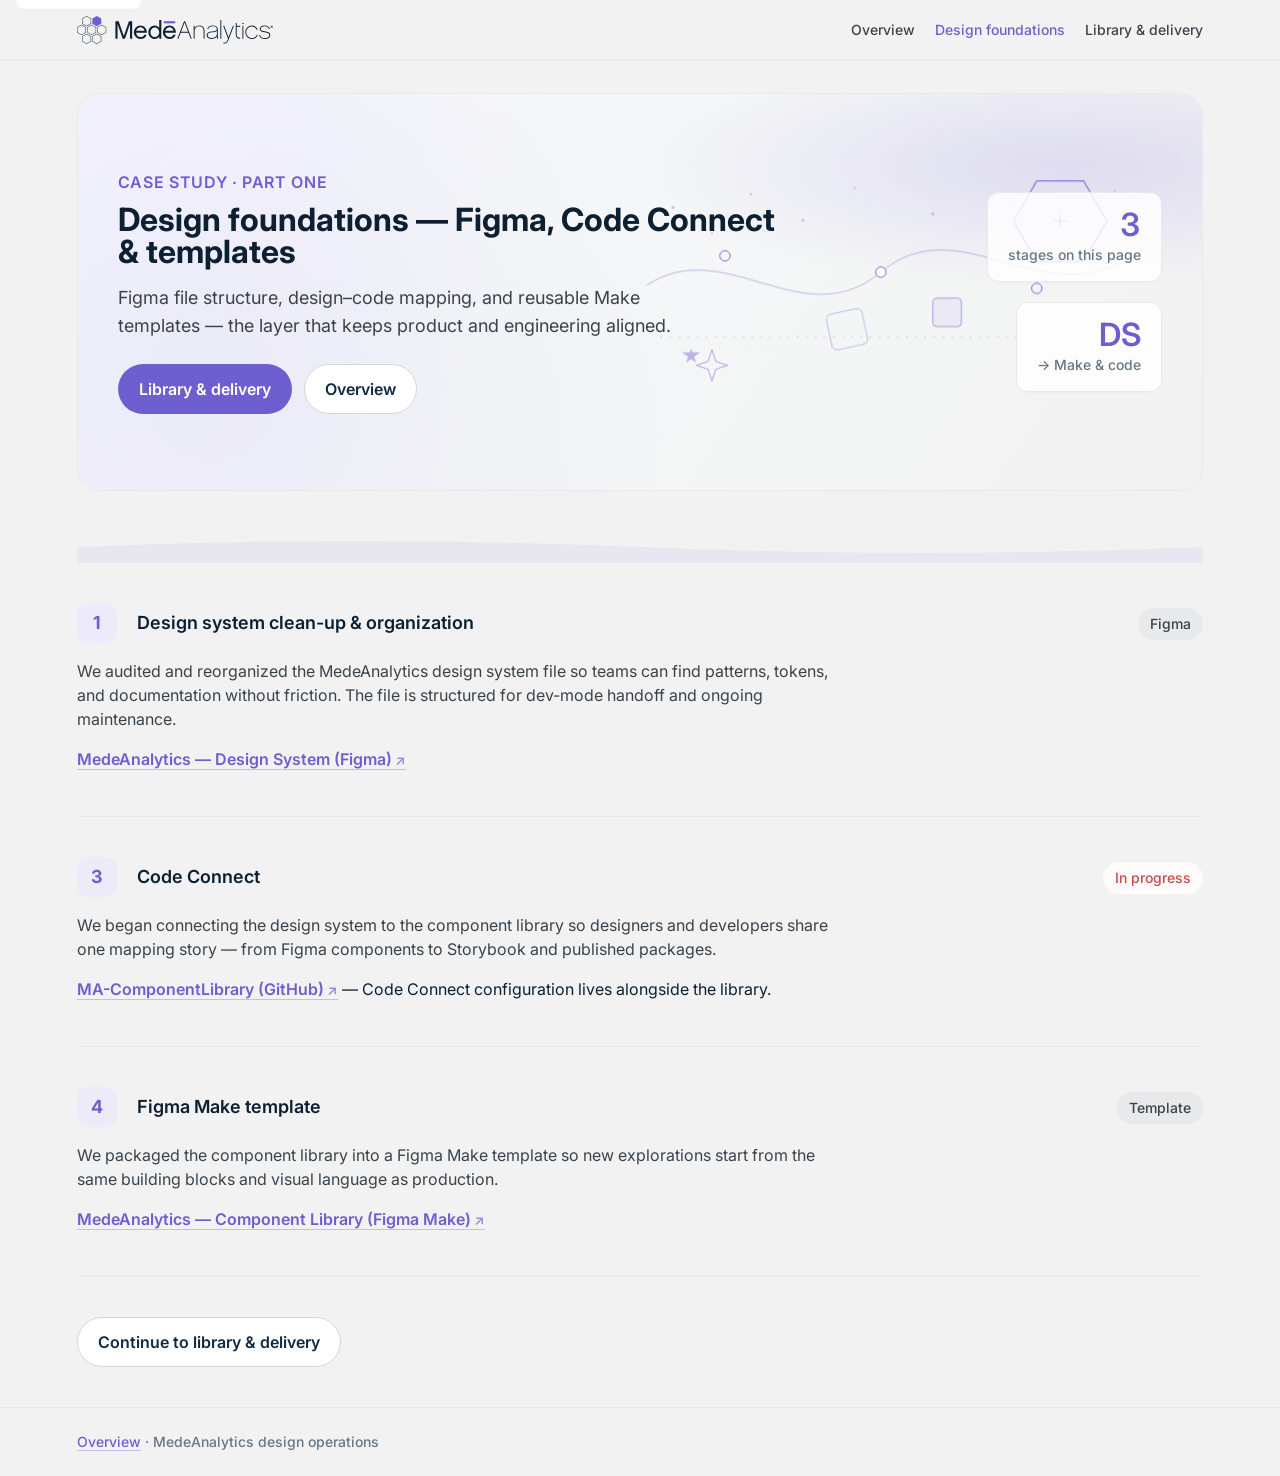
==== foundations.html @ 0f621074 "Add mobile hamburger menu for primary navigation Made-with: Cursor" ====
<!DOCTYPE html>
<html lang="en">
  <head>
    <meta charset="utf-8" />
    <meta name="viewport" content="width=device-width, initial-scale=1" />
    <title>Design foundations — MedeAnalytics case study</title>
    <meta
      name="description"
      content="Design system organization, Code Connect, and Figma Make template for MedeAnalytics."
    />
    <link rel="stylesheet" href="styles/index.css" />
    <link rel="stylesheet" href="css/site.css" />
  </head>
  <body class="page body-m-regular">
    <a class="skip-link label-s" href="#main">Skip to content</a>
    <header class="site-header">
      <div class="site-header__inner">
        <a class="site-logo" href="index.html">
          <img src="assets/ma_logo.svg" alt="MedeAnalytics" width="216" height="31" />
        </a>
        <button
          type="button"
          class="site-nav-toggle"
          id="site-nav-toggle"
          aria-controls="site-nav"
          aria-expanded="false"
          aria-label="Open navigation menu"
        >
          <span class="site-nav-toggle__icon" aria-hidden="true">
            <span></span><span></span><span></span>
          </span>
        </button>
        <nav class="site-nav label-s" id="site-nav" aria-label="Primary">
          <a href="index.html">Overview</a>
          <a href="foundations.html" aria-current="page">Design foundations</a>
          <a href="library.html">Library &amp; delivery</a>
        </nav>
      </div>
    </header>

    <main id="main" class="site-main site-main--tall">
      <section class="hero hero--featured hero--parallax hero--sub" aria-labelledby="hero-title" data-parallax-root>
        <div class="hero__bg" aria-hidden="true">
          <div class="hero__gradient"></div>
        </div>
        <div class="hero__art" aria-hidden="true">
          <svg
            class="hero__svg"
            viewBox="0 0 900 420"
            preserveAspectRatio="xMidYMid meet"
            xmlns="http://www.w3.org/2000/svg"
          >
            <g data-parallax="0.035" class="hero__layer">
              <circle cx="120" cy="80" r="2.5" fill="var(--text-hyperlink-01-main)" opacity="0.35" />
              <circle cx="180" cy="120" r="2" fill="var(--text-hyperlink-01-main)" opacity="0.25" />
              <circle cx="240" cy="60" r="2" fill="var(--text-hyperlink-01-main)" opacity="0.3" />
              <circle cx="320" cy="100" r="2.5" fill="var(--text-hyperlink-01-main)" opacity="0.28" />
              <circle cx="400" cy="50" r="2" fill="var(--text-hyperlink-01-main)" opacity="0.22" />
              <circle cx="520" cy="90" r="2.5" fill="var(--text-hyperlink-01-main)" opacity="0.32" />
              <circle cx="640" cy="70" r="2" fill="var(--text-hyperlink-01-main)" opacity="0.26" />
              <circle cx="720" cy="110" r="2.5" fill="var(--text-hyperlink-01-main)" opacity="0.3" />
              <circle cx="800" cy="55" r="2" fill="var(--text-hyperlink-01-main)" opacity="0.24" />
              <path
                d="M100 280h700"
                stroke="var(--border-06-main)"
                stroke-width="1"
                stroke-dasharray="4 10"
                opacity="0.35"
              />
              <path
                d="M120 300h660"
                stroke="var(--border-04-main)"
                stroke-width="1"
                stroke-dasharray="2 8"
                opacity="0.5"
              />
            </g>
            <g data-parallax="0.085" class="hero__layer">
              <path
                d="M80 200 C200 120 320 280 440 180 S680 240 820 160"
                fill="none"
                stroke="var(--text-hyperlink-01-main)"
                stroke-width="1.5"
                stroke-linecap="round"
                opacity="0.45"
              />
              <circle cx="200" cy="155" r="8" fill="none" stroke="var(--border-06-main)" stroke-width="1.5" />
              <circle
                cx="440"
                cy="180"
                r="8"
                fill="var(--background-02-main)"
                stroke="var(--border-06-main)"
                stroke-width="1.5"
              />
              <circle cx="680" cy="205" r="8" fill="none" stroke="var(--border-06-main)" stroke-width="1.5" />
              <rect
                x="360"
                y="240"
                width="56"
                height="56"
                rx="8"
                fill="none"
                stroke="var(--text-hyperlink-01-main)"
                stroke-width="1.25"
                opacity="0.5"
                transform="rotate(-12 388 268)"
              />
              <rect
                x="520"
                y="220"
                width="44"
                height="44"
                rx="6"
                fill="color-mix(in srgb, var(--gradient-01-step-1) 12%, transparent)"
                stroke="var(--border-06-main)"
                stroke-width="1"
                opacity="0.9"
              />
            </g>
            <g data-parallax="0.14" class="hero__layer">
              <path
                d="M680 40h72l36 62-36 62h-72l-36-62 36-62Z"
                fill="none"
                stroke="var(--logo-primary)"
                stroke-width="1.75"
                opacity="0.85"
              />
              <circle cx="716" cy="102" r="10" fill="var(--duotone-theme-secondary)" opacity="0.95" />
              <path
                d="M716 92v20M706 102h20"
                stroke="var(--logo-primary)"
                stroke-width="1.5"
                stroke-linecap="round"
              />
              <path
                d="M140 320l8-22 8 22-22-16h28l-22 16Z"
                fill="var(--logo-primary)"
                opacity="0.45"
              />
              <path
                d="M180 300l6 18 18 6-18 6-6 18-6-18-18-6 18-6 6-18Z"
                fill="none"
                stroke="var(--text-hyperlink-01-main)"
                stroke-width="1.2"
                opacity="0.7"
              />
            </g>
          </svg>
        </div>
        <div class="hero__grid">
          <div class="hero__content">
            <p class="hero__eyebrow label-m">Case study · Part one</p>
            <h1 id="hero-title" class="hero__title h1">
              Design foundations<span class="hero__title-line"> — Figma, Code Connect &amp; templates</span>
            </h1>
            <p class="hero__lede body-l-regular">
              Figma file structure, design–code mapping, and reusable Make templates — the layer
              that keeps product and engineering aligned.
            </p>
            <div class="hero__actions">
              <a class="btn btn--primary" href="library.html">Library &amp; delivery</a>
              <a class="btn btn--secondary" href="index.html">Overview</a>
            </div>
          </div>
          <div class="hero__metrics" aria-hidden="true">
            <div class="hero__metric">
              <span class="hero__metric-value">3</span>
              <span class="hero__metric-label label-s">stages on this page</span>
            </div>
            <div class="hero__metric">
              <span class="hero__metric-value">DS</span>
              <span class="hero__metric-label label-s">→ Make &amp; code</span>
            </div>
          </div>
        </div>
      </section>

      <div class="section-divider reveal" aria-hidden="true">
        <svg viewBox="0 0 1200 32" preserveAspectRatio="none" class="section-divider__svg">
          <path
            d="M0 16 Q300 4 600 16 T1200 16 L1200 32 L0 32Z"
            fill="color-mix(in srgb, var(--border-06-main) 14%, transparent)"
          />
        </svg>
      </div>

      <article class="section-block reveal" id="stage-1">
        <div class="section-block__header">
          <span class="section-block__num" aria-hidden="true">1</span>
          <h2 class="h2">Design system clean-up &amp; organization</h2>
          <span class="tag">Figma</span>
        </div>
        <p class="body-m-regular" style="color: var(--text-02-main); max-width: 48rem">
          We audited and reorganized the MedeAnalytics design system file so teams can find
          patterns, tokens, and documentation without friction. The file is structured for dev-mode
          handoff and ongoing maintenance.
        </p>
        <ul class="link-list body-m-regular">
          <li>
            <a
              class="external-link body-m-semibold"
              href="https://www.figma.com/design/BknZbt1r8fDs9t1OQzNP9z/%E2%9D%96-MedeAnalytics---Design-System?node-id=33199-4739&p=f&m=dev"
              target="_blank"
              rel="noopener noreferrer"
              >MedeAnalytics — Design System (Figma)</a
            >
          </li>
        </ul>
      </article>

      <article class="section-block reveal" id="stage-3">
        <div class="section-block__header">
          <span class="section-block__num" aria-hidden="true">3</span>
          <h2 class="h2">Code Connect</h2>
          <span class="tag tag--progress">In progress</span>
        </div>
        <p class="body-m-regular" style="color: var(--text-02-main); max-width: 48rem">
          We began connecting the design system to the component library so designers and
          developers share one mapping story — from Figma components to Storybook and
          published packages.
        </p>
        <ul class="link-list body-m-regular">
          <li>
            <a
              class="external-link body-m-semibold"
              href="https://github.com/Nenad-SpaceInch/MA-ComponentLibrary"
              target="_blank"
              rel="noopener noreferrer"
              >MA-ComponentLibrary (GitHub)</a
            >
            — Code Connect configuration lives alongside the library.
          </li>
        </ul>
      </article>

      <article class="section-block reveal" id="stage-4">
        <div class="section-block__header">
          <span class="section-block__num" aria-hidden="true">4</span>
          <h2 class="h2">Figma Make template</h2>
          <span class="tag">Template</span>
        </div>
        <p class="body-m-regular" style="color: var(--text-02-main); max-width: 48rem">
          We packaged the component library into a Figma Make template so new explorations start
          from the same building blocks and visual language as production.
        </p>
        <ul class="link-list body-m-regular">
          <li>
            <a
              class="external-link body-m-semibold"
              href="https://www.figma.com/make/ufbO5gq6Rf03ZI346LKv62/MedeAnalytics---Component-Library?t=pz5c3cGEGmABuTN2-1&preview-route=%2Ftag"
              target="_blank"
              rel="noopener noreferrer"
              >MedeAnalytics — Component Library (Figma Make)</a
            >
          </li>
        </ul>
      </article>

      <p class="reveal" style="margin-top: var(---spacing-2xl)">
        <a class="btn btn--secondary" href="library.html">Continue to library &amp; delivery</a>
      </p>
    </main>

    <footer class="site-footer">
      <div class="site-footer__inner body-s-regular">
        <p class="label-s" style="margin: 0">
          <a href="index.html">Overview</a>
          · MedeAnalytics design operations
        </p>
      </div>
    </footer>
    <script src="js/site.js" defer></script>
  </body>
</html>
---- styles/index.css ----
/* Design system entry — single Grape Crush theme */
@import './grape-crush.css';
@import './semantics.css';
@import './styles.css';
@import './primitives.css';
@import './fonts.css';
---- css/site.css ----
/* MedeAnalytics showcase — layout & motion (tokens from styles/index.css) */

*,
*::before,
*::after {
  box-sizing: border-box;
}

html {
  scroll-behavior: smooth;
}

@media (prefers-reduced-motion: reduce) {
  html {
    scroll-behavior: auto;
  }

  *,
  *::before,
  *::after {
    animation-duration: 0.01ms !important;
    animation-iteration-count: 1 !important;
    transition-duration: 0.01ms !important;
  }

  .reveal {
    opacity: 1 !important;
    transform: none !important;
  }

  .hero__layer {
    will-change: auto !important;
    transform: none !important;
  }
}

body {
  margin: 0;
  min-height: 100vh;
  background: var(--background-01-main);
  color: var(--text-01-main);
}

/* Inline SVG symbol sprite (same document #refs) */
.sprite {
  position: absolute;
  width: 0;
  height: 0;
  overflow: hidden;
}

:focus-visible {
  outline: 2px solid var(--border-06-main);
  outline-offset: 2px;
}

.skip-link {
  position: absolute;
  left: var(---spacing-m);
  top: var(---spacing-m);
  padding: var(---spacing-xs) var(---spacing-s);
  background: var(--background-02-main);
  color: var(--text-hyperlink-01-main);
  text-decoration: none;
  border-radius: var(---radius-s);
  z-index: 1000;
  transform: translateY(-120%);
  transition: transform 0.2s ease;
}

.skip-link:focus {
  transform: translateY(0);
}

.site-header {
  position: sticky;
  top: 0;
  z-index: 100;
  background: color-mix(in srgb, var(--background-01-main) 92%, transparent);
  backdrop-filter: blur(12px);
  border-bottom: 1px solid var(--border-04-main);
}

.site-header__inner {
  width: 100%;
  max-width: min(112rem, 94vw);
  margin: 0 auto;
  padding: var(---spacing-m) max(var(---spacing-l), 3vw);
  display: flex;
  flex-wrap: wrap;
  align-items: center;
  justify-content: space-between;
  gap: var(---spacing-m);
  position: relative;
}

.site-logo {
  display: flex;
  align-items: center;
  gap: var(---spacing-s);
  text-decoration: none;
  color: inherit;
  transition: opacity 0.2s ease;
}

.site-logo:hover {
  opacity: 0.85;
}

.site-logo img {
  height: 1.75rem;
  width: auto;
  display: block;
}

.site-nav-toggle {
  display: none;
  align-items: center;
  justify-content: center;
  flex-shrink: 0;
  width: 2.75rem;
  height: 2.75rem;
  margin: 0;
  padding: 0;
  border: 1px solid var(--border-04-main);
  border-radius: var(---radius-m);
  background: var(--background-02-main);
  color: var(--text-01-main);
  cursor: pointer;
  transition:
    background 0.2s ease,
    border-color 0.2s ease;
}

.site-nav-toggle:hover {
  background: var(--background-03-main);
  border-color: var(--border-03-main);
}

.site-nav-toggle__icon {
  display: flex;
  flex-direction: column;
  justify-content: center;
  gap: 5px;
  width: 1.125rem;
  pointer-events: none;
}

.site-nav-toggle__icon span {
  display: block;
  height: 2px;
  border-radius: 1px;
  background: currentColor;
  transition:
    transform 0.25s ease,
    opacity 0.2s ease;
}

.site-header.is-nav-open .site-nav-toggle__icon span:nth-child(1) {
  transform: translateY(7px) rotate(45deg);
}

.site-header.is-nav-open .site-nav-toggle__icon span:nth-child(2) {
  opacity: 0;
}

.site-header.is-nav-open .site-nav-toggle__icon span:nth-child(3) {
  transform: translateY(-7px) rotate(-45deg);
}

.site-nav {
  display: flex;
  flex-wrap: wrap;
  gap: var(---spacing-xs) var(---spacing-l);
  align-items: center;
}

.site-nav a {
  text-decoration: none;
  color: var(--text-02-main);
  transition: color 0.2s ease;
}

.site-nav a:hover,
.site-nav a[aria-current="page"] {
  color: var(--text-hyperlink-01-main);
}

@media (max-width: 767px) {
  .site-header__inner {
    flex-wrap: wrap;
    align-items: center;
    gap: var(---spacing-s);
  }

  .site-logo {
    flex: 1;
    min-width: 0;
  }

  .site-nav-toggle {
    display: inline-flex;
  }

  .site-nav {
    display: none;
    flex-wrap: nowrap;
    flex-direction: column;
    align-items: stretch;
    gap: 0;
    width: 100%;
    flex-basis: 100%;
    order: 3;
    margin: 0;
    padding: var(---spacing-s) 0 0;
    border-top: 1px solid var(--border-04-main);
  }

  .site-nav a {
    padding: var(---spacing-m) var(---spacing-xs);
    border-radius: var(---radius-s);
  }

  .site-nav a:hover,
  .site-nav a:focus-visible {
    background: var(--background-03-main);
  }

  .site-header.is-nav-open .site-nav {
    display: flex;
  }
}

@media (min-width: 768px) {
  .site-nav-toggle {
    display: none !important;
  }

  .site-nav {
    display: flex !important;
    width: auto;
    flex-basis: auto;
    order: 0;
    padding: 0;
    border-top: none;
  }
}

.site-main {
  width: 100%;
  max-width: min(112rem, 94vw);
  margin: 0 auto;
  padding: var(---spacing-2xl) max(var(---spacing-l), 3vw) var(---spacing-3xl);
}

/* Keep each page’s main column under ~4000px of content height */
.site-main--tall {
  max-height: none;
}

.site-footer {
  border-top: 1px solid var(--border-04-main);
  padding: var(---spacing-xl) max(var(---spacing-l), 3vw);
  margin-top: auto;
}

.site-footer__inner {
  width: 100%;
  max-width: min(112rem, 94vw);
  margin: 0 auto;
  padding: 0 max(var(---spacing-l), 3vw);
  color: var(--text-03-main);
}

/* Hero */
.hero {
  position: relative;
  border-radius: var(---radius-xl);
  overflow: hidden;
  border: 1px solid var(--border-04-main);
  min-height: clamp(22rem, 52vh, 38rem);
}

.hero--featured {
  margin: 0 0 var(---spacing-3xl);
  padding: 0;
}

/* Inner pages: slightly shorter hero than home */
.hero--sub {
  min-height: clamp(18rem, 44vh, 32rem);
}

.hero--sub .hero__grid {
  min-height: clamp(18rem, 44vh, 32rem);
}

.hero__bg {
  position: absolute;
  inset: 0;
  pointer-events: none;
}

.hero__gradient {
  position: absolute;
  inset: 0;
  background: linear-gradient(
    125deg,
    var(--background-10-main) 0%,
    var(--background-03-main) 42%,
    var(--background-01-main) 100%
  );
}

.hero__gradient::after {
  content: "";
  position: absolute;
  inset: 0;
  background: radial-gradient(
    ellipse 70% 55% at 88% 18%,
    color-mix(in srgb, var(--gradient-01-step-1) 22%, transparent),
    transparent 55%
  );
}

.hero__gradient::before {
  content: "";
  position: absolute;
  inset: 0;
  background: radial-gradient(
    circle at 12% 75%,
    color-mix(in srgb, var(--logo-primary) 8%, transparent),
    transparent 45%
  );
}

.hero__art {
  position: absolute;
  inset: 0;
  pointer-events: none;
  opacity: 0.95;
}

.hero__svg {
  position: absolute;
  right: -5%;
  top: 50%;
  transform: translateY(-50%);
  width: min(58%, 720px);
  height: auto;
  max-height: 105%;
}

.hero__layer {
  will-change: transform;
}

.hero--parallax[data-parallax-paused] .hero__layer {
  transform: none !important;
}

.hero__grid {
  position: relative;
  z-index: 2;
  display: grid;
  grid-template-columns: 1fr;
  gap: var(---spacing-2xl);
  align-items: center;
  padding: clamp(var(---spacing-2xl), 6vw, var(---spacing-3xl))
    clamp(var(---spacing-l), 4vw, var(---spacing-3xl));
  min-height: clamp(22rem, 52vh, 38rem);
}

@media (min-width: 1024px) {
  .hero__grid {
    grid-template-columns: minmax(0, 1.15fr) minmax(0, 0.45fr);
    gap: var(---spacing-3xl);
  }

  .hero__svg {
    right: 2%;
    width: min(52%, 640px);
  }
}

.hero__content {
  position: relative;
  max-width: 40rem;
}

@media (min-width: 1280px) {
  .hero__content {
    max-width: 42rem;
  }
}

.hero__title {
  margin: 0;
  font-size: clamp(var(---fontsize-l), 2.75vw + 1rem, var(---fontsize-2xl));
  line-height: var(---lineheight-m);
}

.hero__title-line {
  display: block;
}

@media (min-width: 720px) {
  .hero__title-line {
    display: inline;
  }
}

.hero__lede {
  margin-top: var(---spacing-m);
  color: var(--text-02-main);
  max-width: 38rem;
}

.hero__eyebrow {
  display: inline-block;
  margin-bottom: var(---spacing-s);
  color: var(--text-hyperlink-01-main);
  letter-spacing: 0.04em;
  text-transform: uppercase;
}

.hero__actions {
  display: flex;
  flex-wrap: wrap;
  gap: var(---spacing-s);
  margin-top: var(---spacing-xl);
}

.hero__metrics {
  display: flex;
  flex-direction: column;
  gap: var(---spacing-l);
  margin-top: var(---spacing-m);
}

@media (min-width: 1024px) {
  .hero__metrics {
    margin-top: 0;
    align-items: flex-end;
    text-align: right;
  }
}

.hero__metric {
  padding: var(---spacing-m) var(---spacing-l);
  border-radius: var(---radius-m);
  background: color-mix(in srgb, var(--background-02-main) 82%, transparent);
  border: 1px solid var(--border-04-main);
  box-shadow: var(---effectposition-zero) var(---effectposition-pos2) var(---effectscale-s)
    var(---effectposition-neg2) var(--transparent-black-5);
}

.hero__metric-value {
  display: block;
  font-size: var(---fontsize-2xl);
  font-weight: var(---fontweight-semibold);
  line-height: var(---lineheight-m);
  color: var(--text-hyperlink-01-main);
  font-variant-numeric: tabular-nums;
}

.hero__metric-label {
  display: block;
  margin-top: var(---spacing-2xs);
  color: var(--text-03-main);
}

/* Section divider */
.section-divider {
  margin: var(---spacing-2xl) 0 var(---spacing-3xl);
  height: 2rem;
}

.section-divider__svg {
  display: block;
  width: 100%;
  height: 2rem;
  opacity: 0.55;
}

.stages-section__intro {
  margin-bottom: var(---spacing-xl);
  max-width: 48rem;
}

.stages-section__copy {
  margin-top: var(---spacing-s);
  color: var(--text-02-main);
}

/* Buttons — token-driven */
.btn {
  display: inline-flex;
  align-items: center;
  justify-content: center;
  gap: var(---spacing-xs);
  padding: var(---spacing-s) var(---spacing-l);
  border-radius: var(--button-radius);
  font-family: var(---fontfamily);
  font-size: var(---fontsize-xs);
  font-weight: var(---fontweight-semibold);
  line-height: var(---lineheight-xs);
  text-decoration: none;
  cursor: pointer;
  border: 1px solid transparent;
  transition:
    background 0.2s ease,
    color 0.2s ease,
    border-color 0.2s ease,
    transform 0.2s ease,
    box-shadow 0.2s ease;
}

.btn--primary {
  background: var(--button-background-01-enabled-def);
  color: var(--button-elements-01-enabled);
}

.btn--primary:hover {
  background: var(--button-background-01-enabled-hov);
  transform: translateY(-1px);
  box-shadow: var(---effectposition-zero) var(---effectposition-pos2) var(---effectscale-s)
    var(---effectposition-neg2) var(--transparent-black-10);
}

.btn--primary:active {
  background: var(--button-background-01-enabled-act);
  transform: translateY(0);
}

.btn--secondary {
  background: var(--button-background-02-enabled-def);
  color: var(--button-elements-02-enabled);
  border-color: var(--border-02-main);
}

.btn--secondary:hover {
  background: var(--button-background-02-enabled-hov);
  border-color: var(--border-03-main);
  transform: translateY(-1px);
}

/* Card grid */
.card-grid {
  display: grid;
  grid-template-columns: repeat(auto-fill, minmax(17.5rem, 1fr));
  gap: var(---spacing-l);
  margin-top: var(---spacing-2xl);
}

@media (min-width: 1536px) {
  .card-grid {
    grid-template-columns: repeat(3, minmax(0, 1fr));
  }
}

.stage-card {
  display: flex;
  flex-direction: column;
  padding: var(---spacing-l);
  background: var(--background-02-main);
  border: 1px solid var(--border-04-main);
  border-radius: var(---radius-m);
  box-shadow: var(---effectposition-zero) var(---effectposition-pos1) var(---effectscale-xs)
    var(---effectposition-zero) var(--transparent-black-5);
  text-decoration: none;
  color: inherit;
  transition:
    transform 0.25s ease,
    box-shadow 0.25s ease,
    border-color 0.25s ease;
}

.stage-card:hover {
  transform: translateY(-4px);
  box-shadow: var(---effectposition-zero) var(---effectposition-pos4) var(---effectscale-l)
    var(---effectposition-neg2) var(--transparent-black-10);
  border-color: var(--border-06-main);
}

.stage-card:hover .stage-card__glyph {
  color: var(--text-hyperlink-01-main);
  transform: scale(1.06);
}

.stage-card__head {
  display: flex;
  align-items: center;
  justify-content: space-between;
  gap: var(---spacing-m);
  margin-bottom: var(---spacing-s);
}

.stage-card__icon {
  display: flex;
  align-items: center;
  justify-content: center;
  width: 2.5rem;
  height: 2.5rem;
  border-radius: var(---radius-s);
  background: var(--background-10-main);
  color: var(--text-02-main);
  transition:
    color 0.25s ease,
    transform 0.25s ease;
}

.stage-card__glyph {
  width: 1.35rem;
  height: 1.35rem;
}

.stage-card__num {
  display: inline-flex;
  align-items: center;
  justify-content: center;
  width: 2rem;
  height: 2rem;
  border-radius: var(---radius-s);
  background: var(--background-09-main);
  color: var(--text-hyperlink-01-main);
  font-size: var(---fontsize-2xs);
  font-weight: var(---fontweight-bold);
}

.stage-card__title {
  margin: 0 0 var(---spacing-xs);
  color: var(--text-01-main);
}

.stage-card__text {
  color: var(--text-02-main);
  margin: 0;
}

.stage-card__meta {
  margin-top: auto;
  padding-top: var(---spacing-m);
  color: var(--text-hyperlink-01-main);
  font-size: var(---fontsize-2xs);
  font-weight: var(---fontweight-semibold);
}

/* Content sections */
.page-intro {
  margin-bottom: var(---spacing-2xl);
  max-width: 42rem;
}

.section-block {
  margin-bottom: var(---spacing-3xl);
  padding-bottom: var(---spacing-2xl);
  border-bottom: 1px solid var(--border-04-main);
}

.section-block:last-child {
  border-bottom: none;
  margin-bottom: 0;
  padding-bottom: 0;
}

.section-block__header {
  display: flex;
  flex-wrap: wrap;
  align-items: baseline;
  gap: var(---spacing-s) var(---spacing-l);
  margin-bottom: var(---spacing-m);
}

.section-block__num {
  flex-shrink: 0;
  width: 2.5rem;
  height: 2.5rem;
  display: inline-flex;
  align-items: center;
  justify-content: center;
  border-radius: var(---radius-m);
  background: var(--duotone-theme-secondary);
  color: var(--text-hyperlink-01-main);
  font-weight: var(---fontweight-bold);
  font-size: var(---fontsize-s);
}

.section-block h2 {
  margin: 0;
  flex: 1;
  min-width: 12rem;
}

.tag {
  display: inline-block;
  padding: var(---spacing-2xs) var(---spacing-s);
  border-radius: var(---radius-full);
  background: var(--background-09-main);
  color: var(--text-02-main);
  font-size: var(---fontsize-2xs);
  font-weight: var(---fontweight-medium);
}

.tag--progress {
  background: var(--background-11-main);
  color: var(--text-05-main);
}

.link-list {
  list-style: none;
  margin: var(---spacing-m) 0 0;
  padding: 0;
}

.link-list li {
  margin-bottom: var(---spacing-s);
}

.external-link {
  color: var(--text-hyperlink-01-main);
  text-decoration: none;
  font-weight: var(---fontweight-semibold);
  border-bottom: 1px solid color-mix(in srgb, var(--text-hyperlink-01-main) 35%, transparent);
  transition:
    color 0.2s ease,
    border-color 0.2s ease;
}

.external-link:hover {
  color: var(--text-hyperlink-01-main);
  border-bottom-color: var(--text-hyperlink-01-main);
}

.external-link::after {
  content: " ↗";
  font-size: 0.85em;
  opacity: 0.7;
}

.site-footer a:not(.external-link) {
  color: var(--text-hyperlink-01-main);
  text-decoration: none;
  border-bottom: 1px solid
    color-mix(in srgb, var(--text-hyperlink-01-main) 35%, transparent);
}

.site-footer a:not(.external-link):hover {
  border-bottom-color: var(--text-hyperlink-01-main);
}

/* Scroll reveal */
.reveal {
  opacity: 0;
  transform: translateY(12px);
  transition:
    opacity 0.5s ease,
    transform 0.5s ease;
}

.reveal.is-visible {
  opacity: 1;
  transform: translateY(0);
}

/* Page shell for sticky footer */
.page {
  min-height: 100vh;
  display: flex;
  flex-direction: column;
}

.page .site-main {
  flex: 1;
}

/* Responsive */
@media (max-width: 640px) {
  .hero--featured {
    border-radius: var(---radius-m);
  }

  .hero__svg {
    right: -12%;
    width: 70%;
    opacity: 0.55;
  }

  .hero__metric {
    align-self: stretch;
    text-align: left;
  }
}
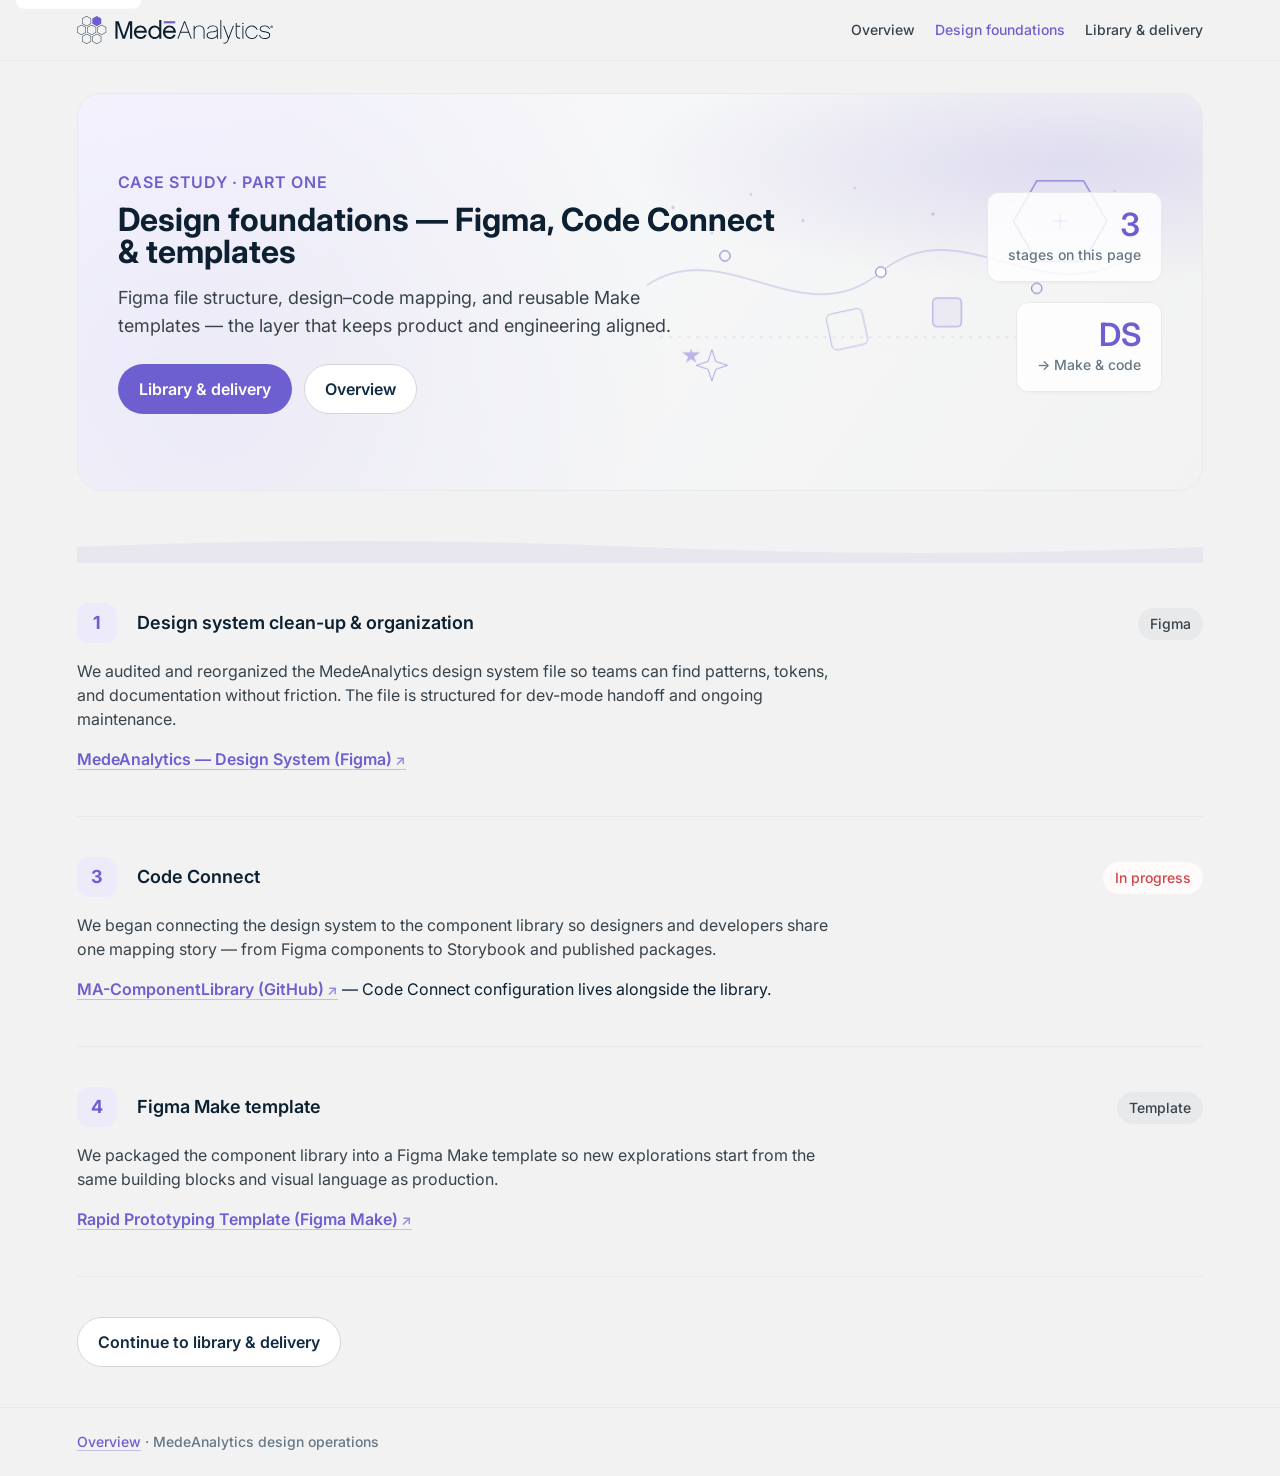
==== commit b2d8c78d: "Point Figma Make template link to Rapid Prototyping Template Made-with: Cursor" ====
--- a/foundations.html
+++ b/foundations.html
@@ -248,10 +248,10 @@
           <li>
             <a
               class="external-link body-m-semibold"
-              href="https://www.figma.com/make/ufbO5gq6Rf03ZI346LKv62/MedeAnalytics---Component-Library?t=pz5c3cGEGmABuTN2-1&preview-route=%2Ftag"
+              href="https://www.figma.com/make/mvgHC471L75MfZLQS7xyjF/Rapid-Prototyping-Template--Copy-?t=nDGGNcDZP5E9dM4y-6"
               target="_blank"
               rel="noopener noreferrer"
-              >MedeAnalytics — Component Library (Figma Make)</a
+              >Rapid Prototyping Template (Figma Make)</a
             >
           </li>
         </ul>
--- a/css/site.css
+++ b/css/site.css
@@ -122,19 +122,29 @@
   height: 2.75rem;
   margin: 0;
   padding: 0;
-  border: 1px solid var(--border-04-main);
-  border-radius: var(---radius-m);
-  background: var(--background-02-main);
+  border: none;
+  border-radius: 0;
+  background: transparent;
   color: var(--text-01-main);
   cursor: pointer;
-  transition:
-    background 0.2s ease,
-    border-color 0.2s ease;
+  outline: none;
+  box-shadow: none;
+  -webkit-tap-highlight-color: transparent;
+  transition: opacity 0.2s ease;
 }
 
 .site-nav-toggle:hover {
-  background: var(--background-03-main);
-  border-color: var(--border-03-main);
+  opacity: 0.85;
+}
+
+.site-nav-toggle:focus,
+.site-nav-toggle:focus-visible {
+  outline: none;
+  box-shadow: none;
+}
+
+.site-nav-toggle:focus-visible .site-nav-toggle__icon span {
+  background: var(--text-hyperlink-01-main);
 }
 
 .site-nav-toggle__icon {
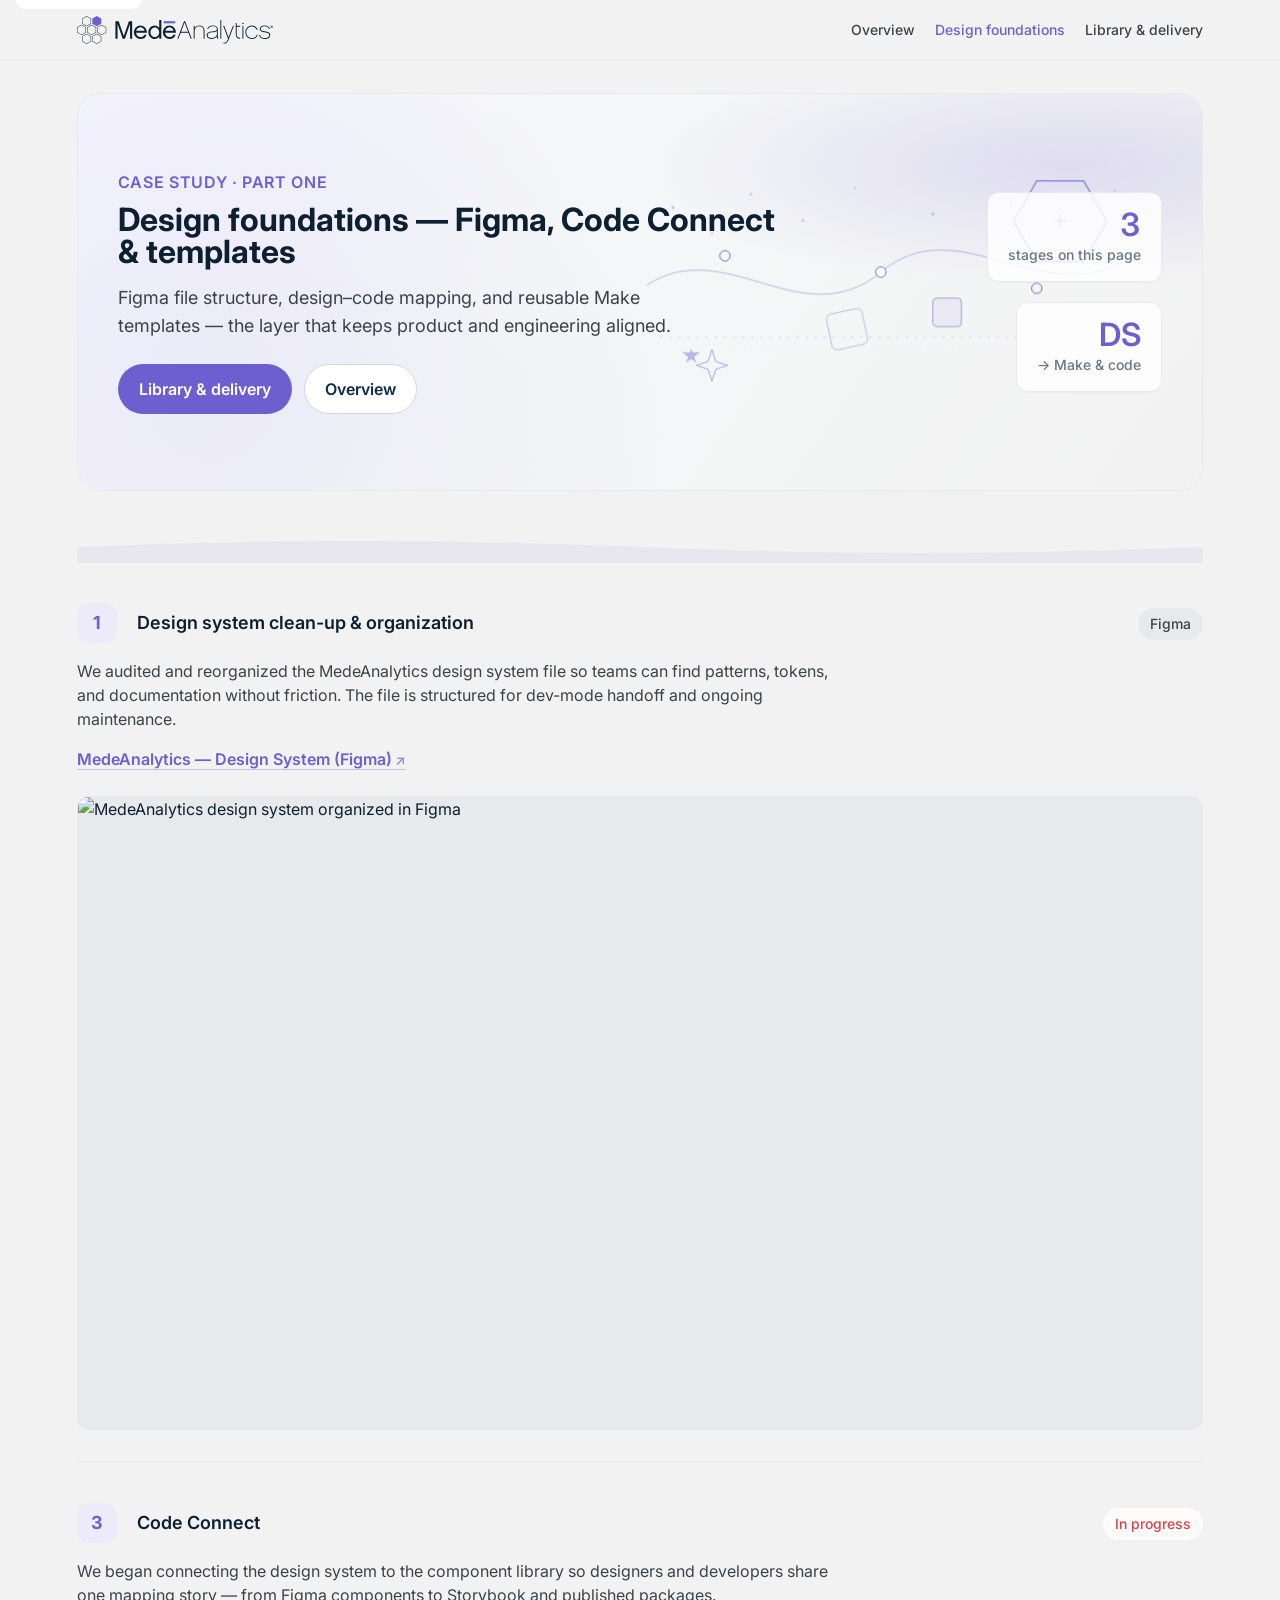
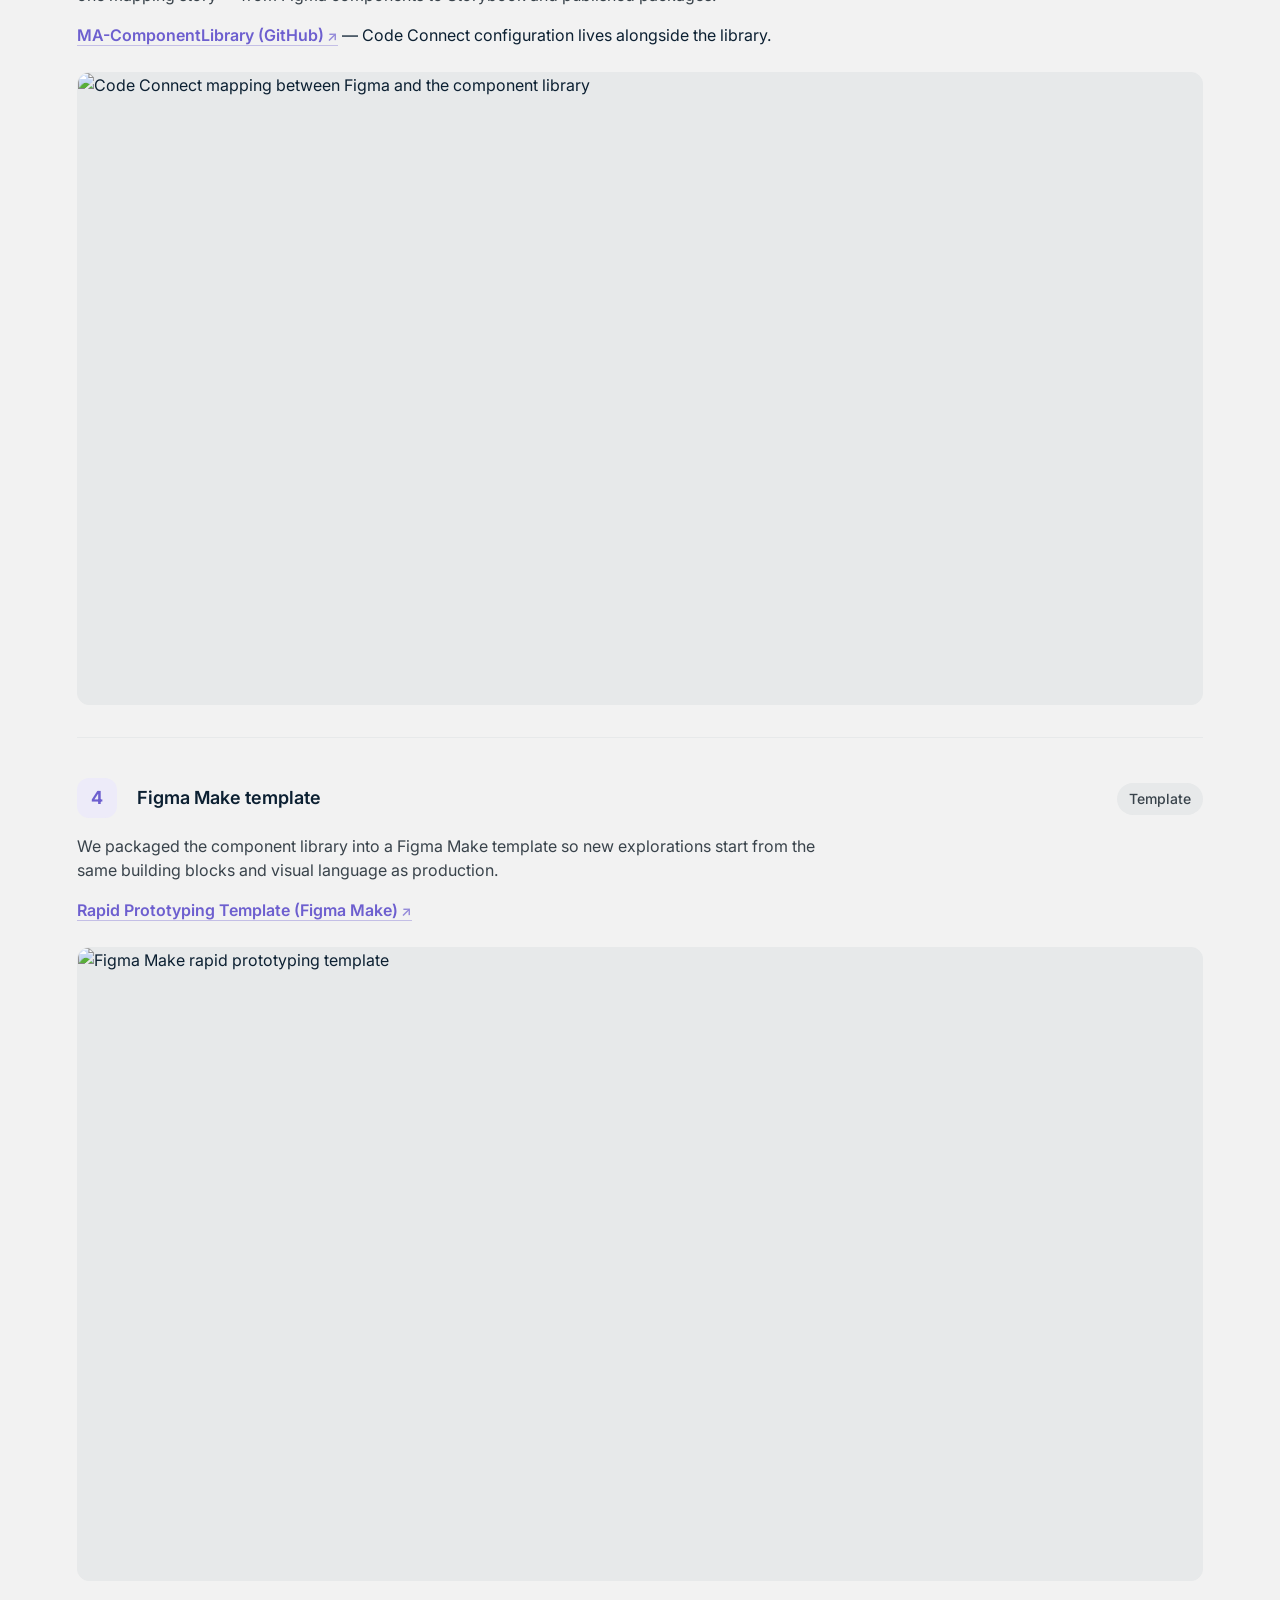
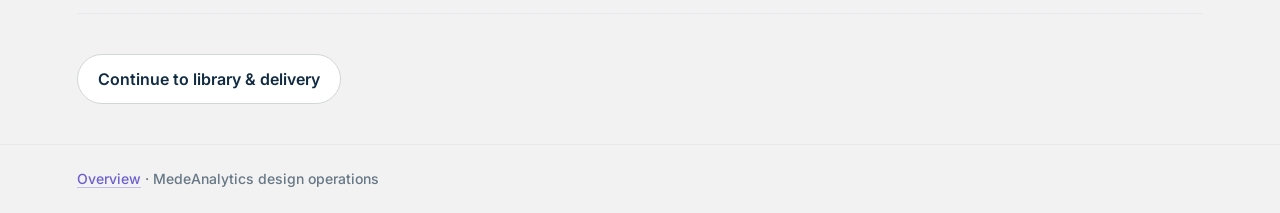
==== commit 5ae105df: "Add 16:9 section media, card thumbnails, video modal and inline loops Made-with: Cursor" ====
--- a/foundations.html
+++ b/foundations.html
@@ -207,6 +207,16 @@
             >
           </li>
         </ul>
+        <figure class="section-media section-media--image reveal">
+          <img
+            class="section-media__img"
+            src="assets/stage-1-design-system.jpg"
+            alt="MedeAnalytics design system organized in Figma"
+            width="1920"
+            height="1080"
+            loading="lazy"
+          />
+        </figure>
       </article>
 
       <article class="section-block reveal" id="stage-3">
@@ -232,6 +242,16 @@
             — Code Connect configuration lives alongside the library.
           </li>
         </ul>
+        <figure class="section-media section-media--image reveal">
+          <img
+            class="section-media__img"
+            src="assets/stage-3-code-connect.jpg"
+            alt="Code Connect mapping between Figma and the component library"
+            width="1920"
+            height="1080"
+            loading="lazy"
+          />
+        </figure>
       </article>
 
       <article class="section-block reveal" id="stage-4">
@@ -255,6 +275,16 @@
             >
           </li>
         </ul>
+        <figure class="section-media section-media--image reveal">
+          <img
+            class="section-media__img"
+            src="assets/stage-4-figma-template.jpg"
+            alt="Figma Make rapid prototyping template"
+            width="1920"
+            height="1080"
+            loading="lazy"
+          />
+        </figure>
       </article>
 
       <p class="reveal" style="margin-top: var(---spacing-2xl)">
--- a/css/site.css
+++ b/css/site.css
@@ -47,6 +47,18 @@
   width: 0;
   height: 0;
   overflow: hidden;
+}
+
+.visually-hidden {
+  position: absolute;
+  width: 1px;
+  height: 1px;
+  padding: 0;
+  margin: -1px;
+  overflow: hidden;
+  clip: rect(0, 0, 0, 0);
+  white-space: nowrap;
+  border: 0;
 }
 
 :focus-visible {
@@ -572,13 +584,13 @@
 .stage-card {
   display: flex;
   flex-direction: column;
-  padding: var(---spacing-l);
+  padding: 0;
+  overflow: hidden;
   background: var(--background-02-main);
   border: 1px solid var(--border-04-main);
   border-radius: var(---radius-m);
   box-shadow: var(---effectposition-zero) var(---effectposition-pos1) var(---effectscale-xs)
     var(---effectposition-zero) var(--transparent-black-5);
-  text-decoration: none;
   color: inherit;
   transition:
     transform 0.25s ease,
@@ -596,6 +608,79 @@
 .stage-card:hover .stage-card__glyph {
   color: var(--text-hyperlink-01-main);
   transform: scale(1.06);
+}
+
+.stage-card__link {
+  display: flex;
+  flex-direction: column;
+  flex: 1;
+  min-height: 0;
+  padding: var(---spacing-l);
+  text-decoration: none;
+  color: inherit;
+}
+
+.stage-card__media {
+  position: relative;
+  width: 100%;
+  margin: 0;
+  flex-shrink: 0;
+  aspect-ratio: 16 / 9;
+  background: var(--background-09-main);
+}
+
+.stage-card__media-img {
+  display: block;
+  width: 100%;
+  height: 100%;
+  object-fit: cover;
+}
+
+.stage-card__play {
+  position: absolute;
+  inset: 0;
+  margin: 0;
+  padding: 0;
+  border: none;
+  background: color-mix(in srgb, var(--primary-black) 28%, transparent);
+  cursor: pointer;
+  display: flex;
+  align-items: center;
+  justify-content: center;
+  transition: background 0.2s ease;
+}
+
+.stage-card__play:hover {
+  background: color-mix(in srgb, var(--primary-black) 38%, transparent);
+}
+
+.stage-card__play:focus {
+  outline: none;
+}
+
+.stage-card__play:focus-visible {
+  outline: 2px solid var(--border-06-main);
+  outline-offset: -2px;
+}
+
+.stage-card__play-icon {
+  display: flex;
+  align-items: center;
+  justify-content: center;
+  width: 3.25rem;
+  height: 3.25rem;
+  border-radius: var(---radius-full);
+  background: color-mix(in srgb, var(--background-02-main) 92%, transparent);
+  color: var(--text-hyperlink-01-main);
+  box-shadow: var(---effectposition-zero) var(---effectposition-pos2) var(---effectscale-m)
+    var(---effectposition-neg2) var(--transparent-black-20);
+  pointer-events: none;
+}
+
+.stage-card__play-icon svg {
+  width: 1.35rem;
+  height: 1.35rem;
+  margin-left: 3px;
 }
 
 .stage-card__head {
@@ -674,6 +759,169 @@
   padding-bottom: 0;
 }
 
+/* Section media (detail pages) */
+.section-media {
+  margin: var(---spacing-xl) 0 0;
+  border-radius: var(---radius-m);
+  overflow: hidden;
+  border: 1px solid var(--border-04-main);
+  background: var(--background-09-main);
+}
+
+figure.section-media {
+  margin-left: 0;
+  margin-right: 0;
+}
+
+.section-media--video {
+  position: relative;
+  padding: 0;
+}
+
+.section-media__frame {
+  position: relative;
+  aspect-ratio: 16 / 9;
+  width: 100%;
+  background: var(--primary-black);
+}
+
+.section-media--image {
+  aspect-ratio: 16 / 9;
+}
+
+.section-media__img,
+.section-media__video {
+  display: block;
+  width: 100%;
+  height: 100%;
+  object-fit: cover;
+}
+
+
+.section-media__expand {
+  position: absolute;
+  inset: 0;
+  margin: 0;
+  padding: 0;
+  border: none;
+  cursor: pointer;
+  background: transparent;
+  transition: background 0.2s ease;
+}
+
+.section-media__expand:hover {
+  background: color-mix(in srgb, var(--primary-black) 12%, transparent);
+}
+
+.section-media__expand:focus {
+  outline: none;
+}
+
+.section-media__expand:focus-visible {
+  outline: 2px solid var(--border-06-main);
+  outline-offset: -2px;
+}
+
+.section-media__expand::after {
+  content: "";
+  position: absolute;
+  bottom: var(---spacing-m);
+  right: var(---spacing-m);
+  width: 2.5rem;
+  height: 2.5rem;
+  border-radius: var(---radius-s);
+  background: color-mix(in srgb, var(--background-02-main) 88%, transparent);
+  border: 1px solid var(--border-04-main);
+  background-image: url("data:image/svg+xml,%3Csvg xmlns='http://www.w3.org/2000/svg' viewBox='0 0 24 24' fill='none' stroke='%236d5fcf' stroke-width='2'%3E%3Cpath d='M8 5v14l11-7-11-7z'/%3E%3C/svg%3E");
+  background-repeat: no-repeat;
+  background-position: center;
+  background-size: 1rem 1rem;
+  pointer-events: none;
+  box-shadow: var(---effectposition-zero) var(---effectposition-pos1) var(---effectscale-xs)
+    var(---effectposition-zero) var(--transparent-black-10);
+}
+
+/* Video modal */
+.media-modal {
+  position: relative;
+  padding: 0;
+  margin: 0;
+  border: none;
+  width: 100%;
+  max-width: 100%;
+  height: 100%;
+  max-height: 100%;
+  background: transparent;
+}
+
+.media-modal::backdrop {
+  background: color-mix(in srgb, var(--primary-black) 65%, transparent);
+  backdrop-filter: blur(4px);
+}
+
+.media-modal__inner {
+  position: absolute;
+  inset: 0;
+  display: flex;
+  align-items: center;
+  justify-content: center;
+  padding: var(---spacing-l);
+  box-sizing: border-box;
+}
+
+.media-modal__panel {
+  position: relative;
+  width: min(96vw, 1200px);
+  aspect-ratio: 16 / 9;
+  max-height: 90vh;
+  background: var(--primary-black);
+  border-radius: var(---radius-m);
+  overflow: hidden;
+  box-shadow: var(---effectposition-zero) var(---effectposition-pos12) var(---effectscale-3xl)
+    var(---effectposition-neg12) var(--transparent-black-30);
+}
+
+.media-modal__video {
+  display: block;
+  width: 100%;
+  height: 100%;
+  object-fit: contain;
+  background: var(--primary-black);
+}
+
+.media-modal__close {
+  position: absolute;
+  top: var(---spacing-m);
+  right: var(---spacing-m);
+  z-index: 2;
+  width: 2.5rem;
+  height: 2.5rem;
+  margin: 0;
+  padding: 0;
+  border: 1px solid var(--border-04-main);
+  border-radius: var(---radius-s);
+  background: var(--background-02-main);
+  color: var(--text-01-main);
+  font-size: 1.35rem;
+  line-height: 1;
+  cursor: pointer;
+  display: flex;
+  align-items: center;
+  justify-content: center;
+  transition:
+    background 0.2s ease,
+    color 0.2s ease;
+}
+
+.media-modal__close:hover {
+  background: var(--background-03-main);
+}
+
+.media-modal__close:focus-visible {
+  outline: 2px solid var(--border-06-main);
+  outline-offset: 2px;
+}
+
 .section-block__header {
   display: flex;
   flex-wrap: wrap;
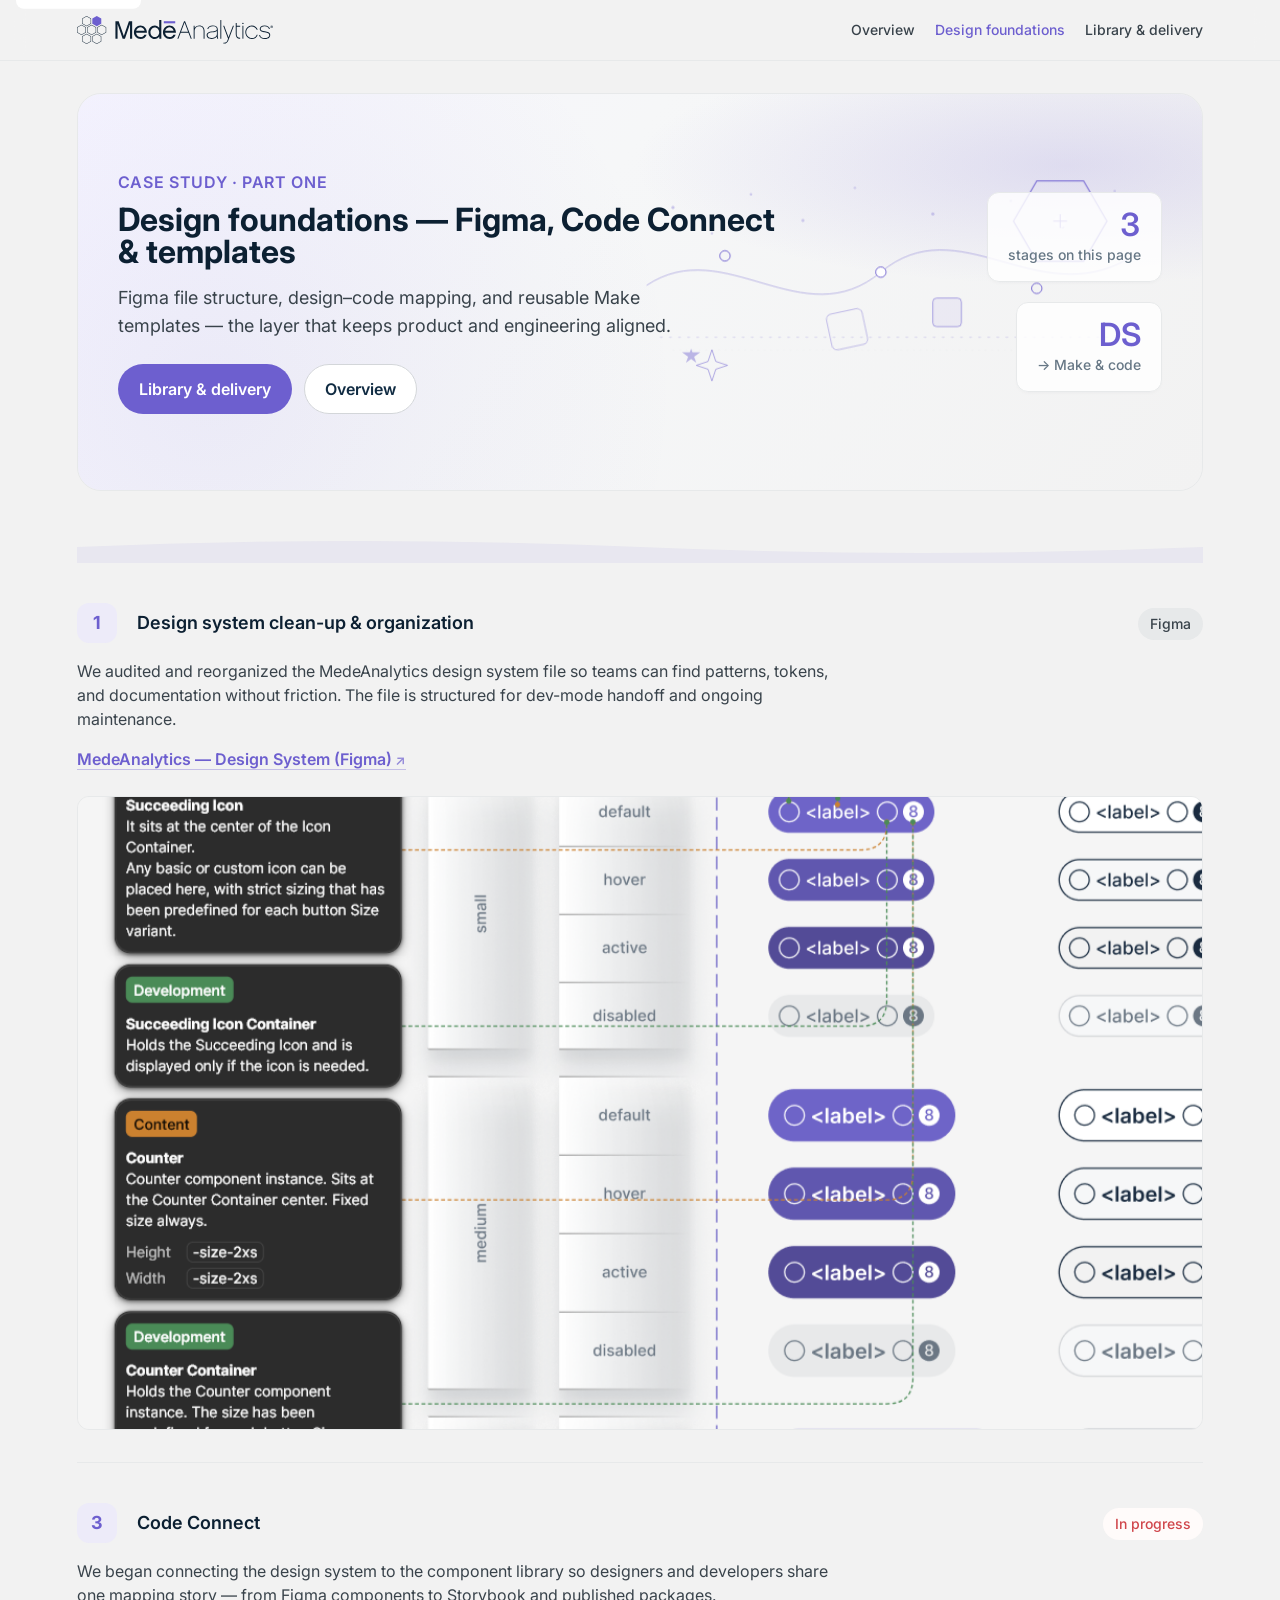
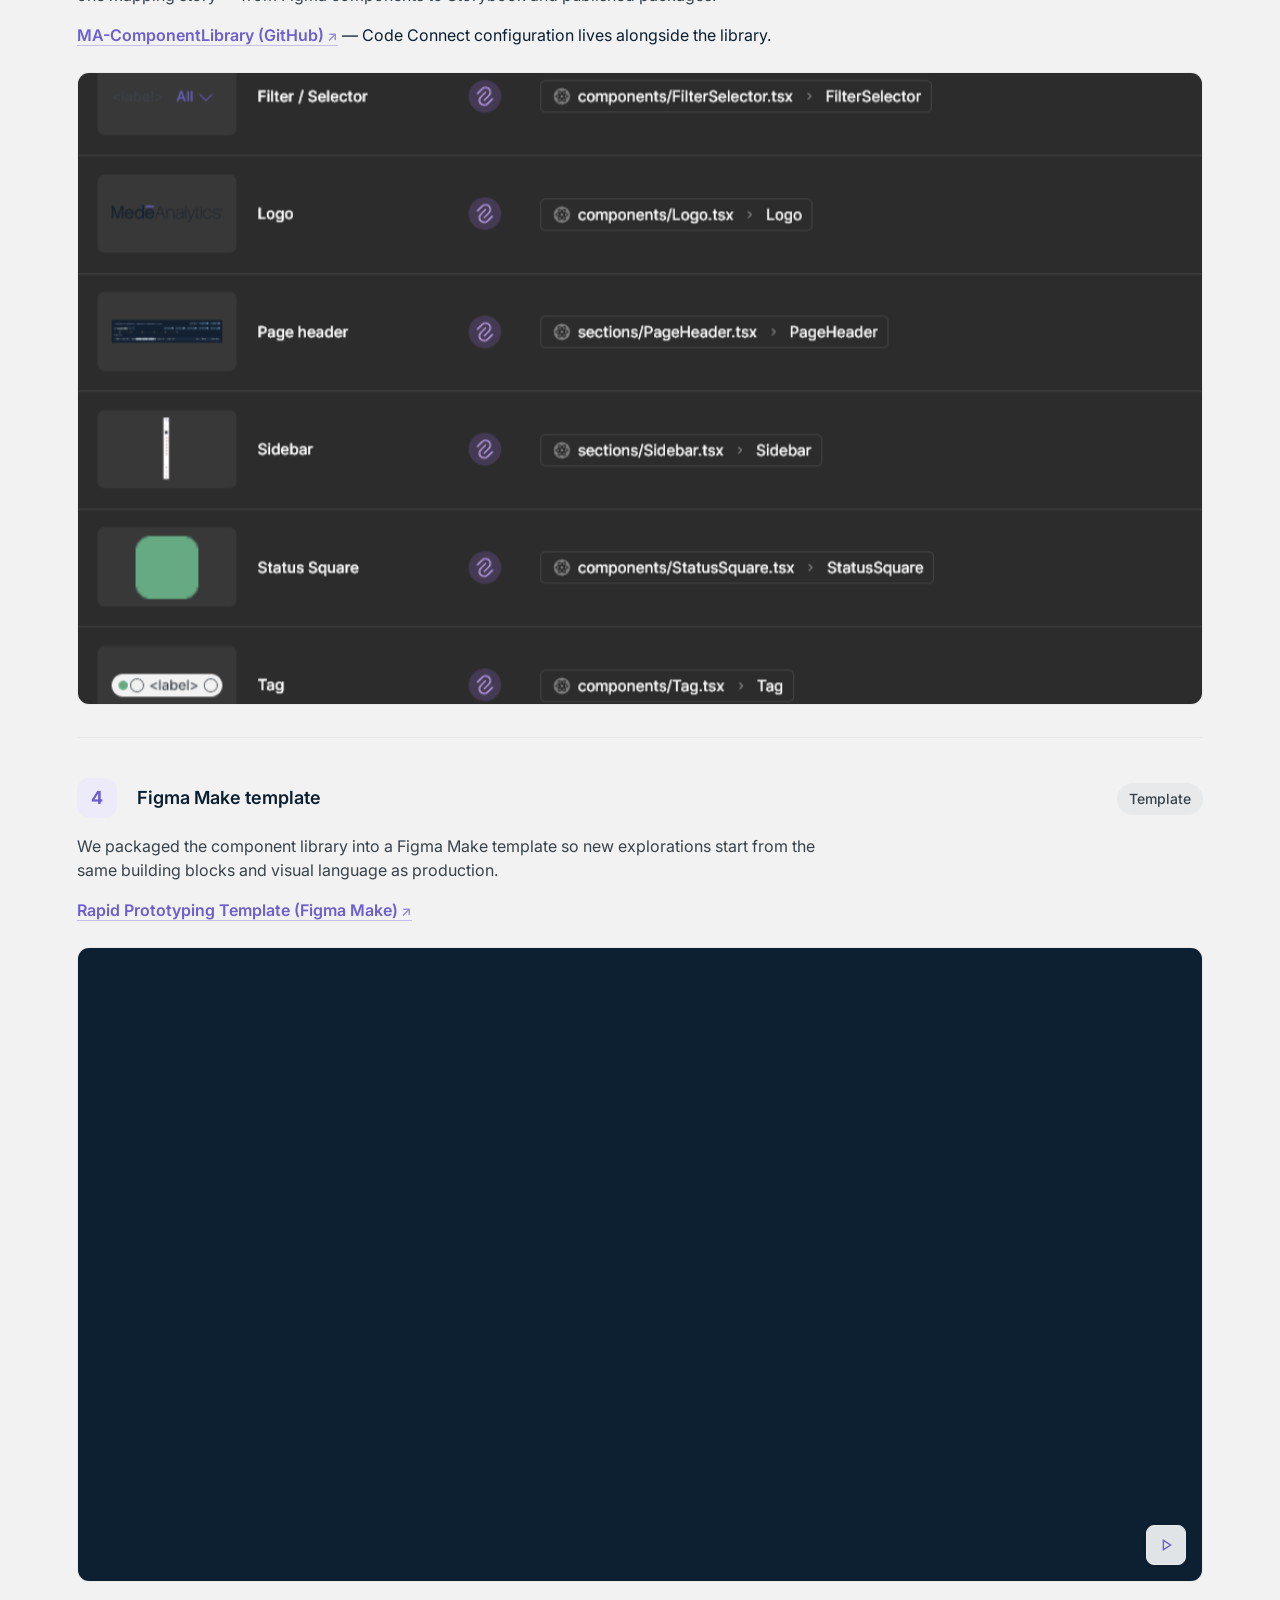
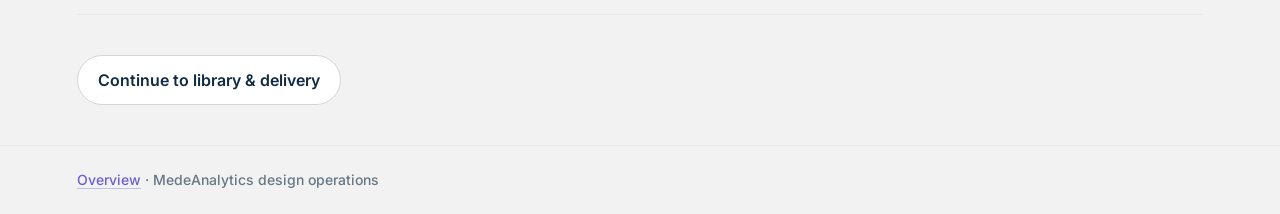
==== commit 01b20b31: "Align media paths with assets (png/mp4 filenames) Made-with: Cursor" ====
--- a/foundations.html
+++ b/foundations.html
@@ -210,7 +210,7 @@
         <figure class="section-media section-media--image reveal">
           <img
             class="section-media__img"
-            src="assets/stage-1-design-system.jpg"
+            src="assets/design-system.png"
             alt="MedeAnalytics design system organized in Figma"
             width="1920"
             height="1080"
@@ -245,7 +245,7 @@
         <figure class="section-media section-media--image reveal">
           <img
             class="section-media__img"
-            src="assets/stage-3-code-connect.jpg"
+            src="assets/code-connect.png"
             alt="Code Connect mapping between Figma and the component library"
             width="1920"
             height="1080"
@@ -275,22 +275,41 @@
             >
           </li>
         </ul>
-        <figure class="section-media section-media--image reveal">
-          <img
-            class="section-media__img"
-            src="assets/stage-4-figma-template.jpg"
-            alt="Figma Make rapid prototyping template"
-            width="1920"
-            height="1080"
-            loading="lazy"
-          />
-        </figure>
+        <div class="section-media section-media--video reveal">
+          <div class="section-media__frame">
+            <video
+              class="section-media__video js-inline-video"
+              src="assets/template.mp4"
+              loop
+              muted
+              playsinline
+              autoplay
+              preload="metadata"
+            ></video>
+            <button
+              type="button"
+              class="section-media__expand js-media-expand"
+              data-video-src="assets/template.mp4"
+              aria-label="Open Figma Make template video in larger player"
+            ></button>
+          </div>
+        </div>
       </article>
 
       <p class="reveal" style="margin-top: var(---spacing-2xl)">
         <a class="btn btn--secondary" href="library.html">Continue to library &amp; delivery</a>
       </p>
     </main>
+
+    <dialog class="media-modal" id="media-modal" aria-labelledby="media-modal-title">
+      <h2 id="media-modal-title" class="visually-hidden">Video</h2>
+      <div class="media-modal__inner">
+        <div class="media-modal__panel">
+          <button type="button" class="media-modal__close" aria-label="Close video">&times;</button>
+          <video class="media-modal__video" playsinline controls loop preload="metadata"></video>
+        </div>
+      </div>
+    </dialog>
 
     <footer class="site-footer">
       <div class="site-footer__inner body-s-regular">
--- a/css/site.css
+++ b/css/site.css
@@ -629,7 +629,8 @@
   background: var(--background-09-main);
 }
 
-.stage-card__media-img {
+.stage-card__media-img,
+video.stage-card__media-img {
   display: block;
   width: 100%;
   height: 100%;
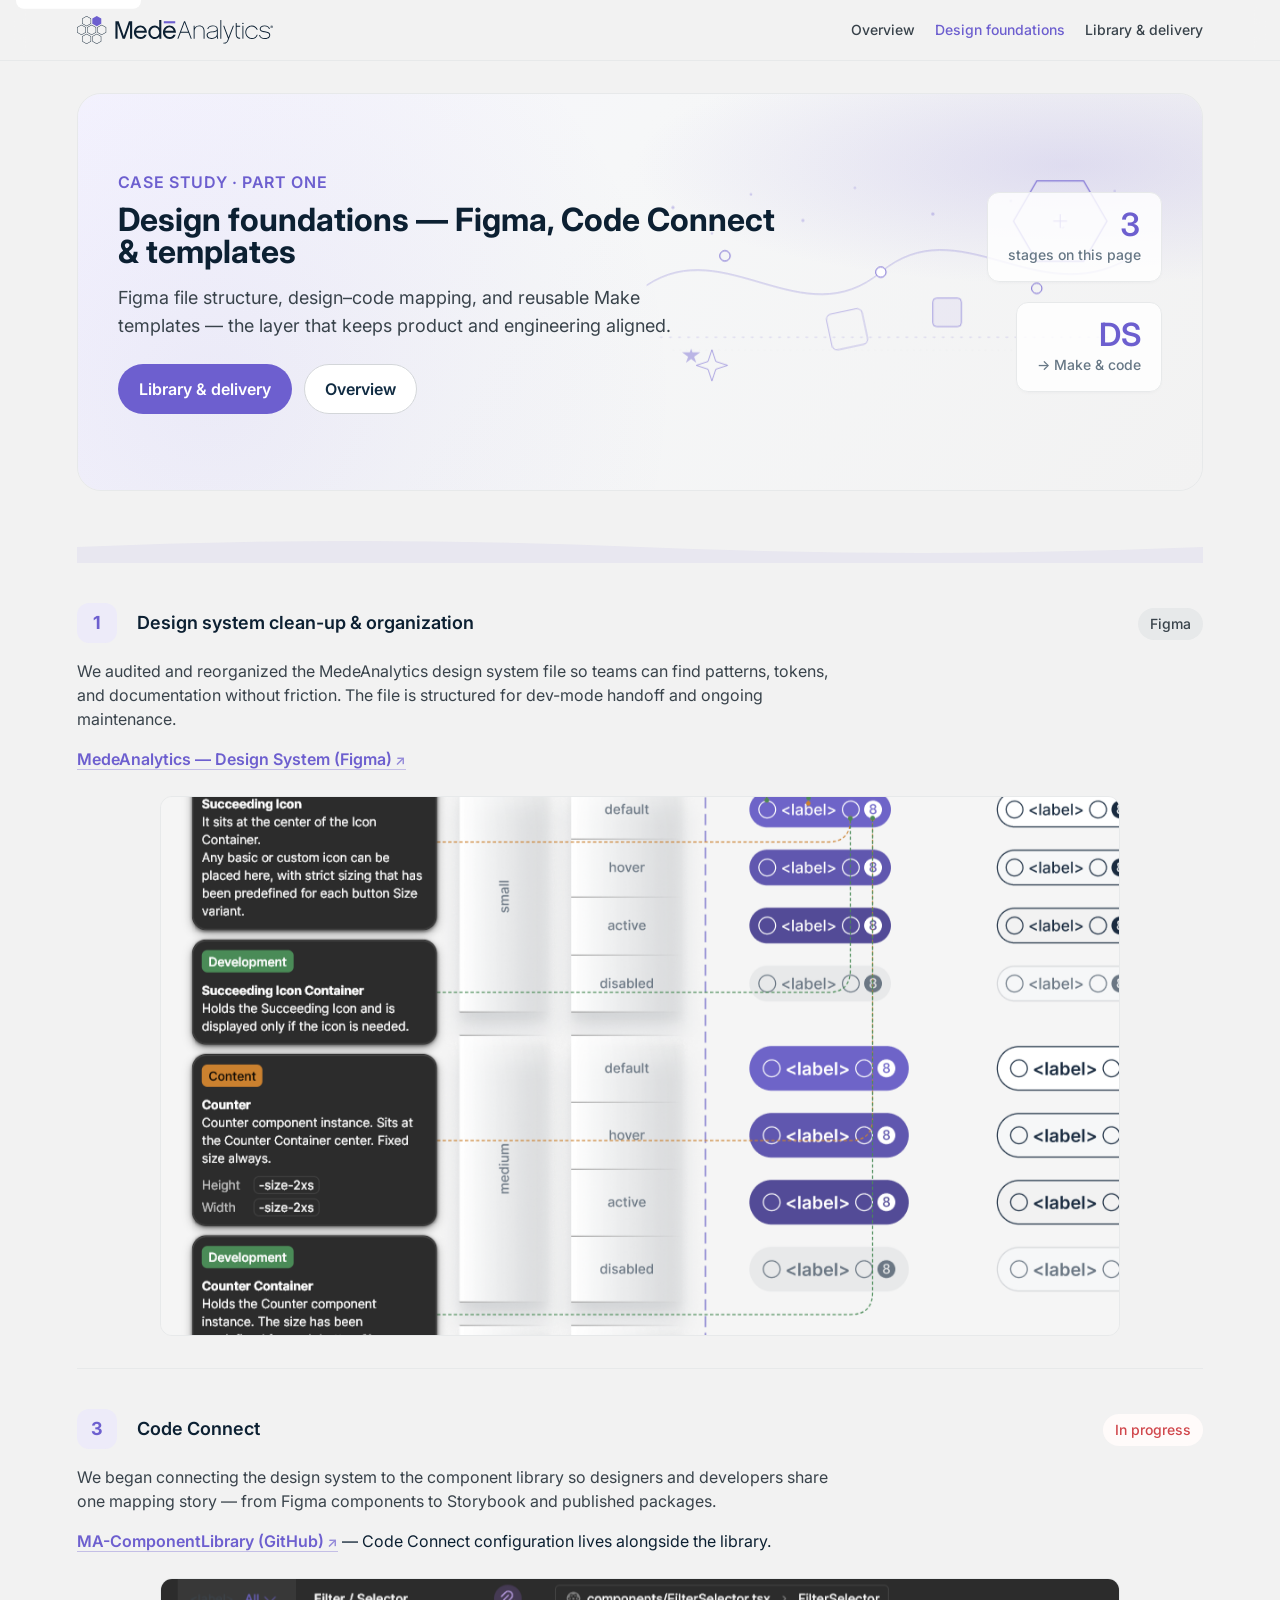
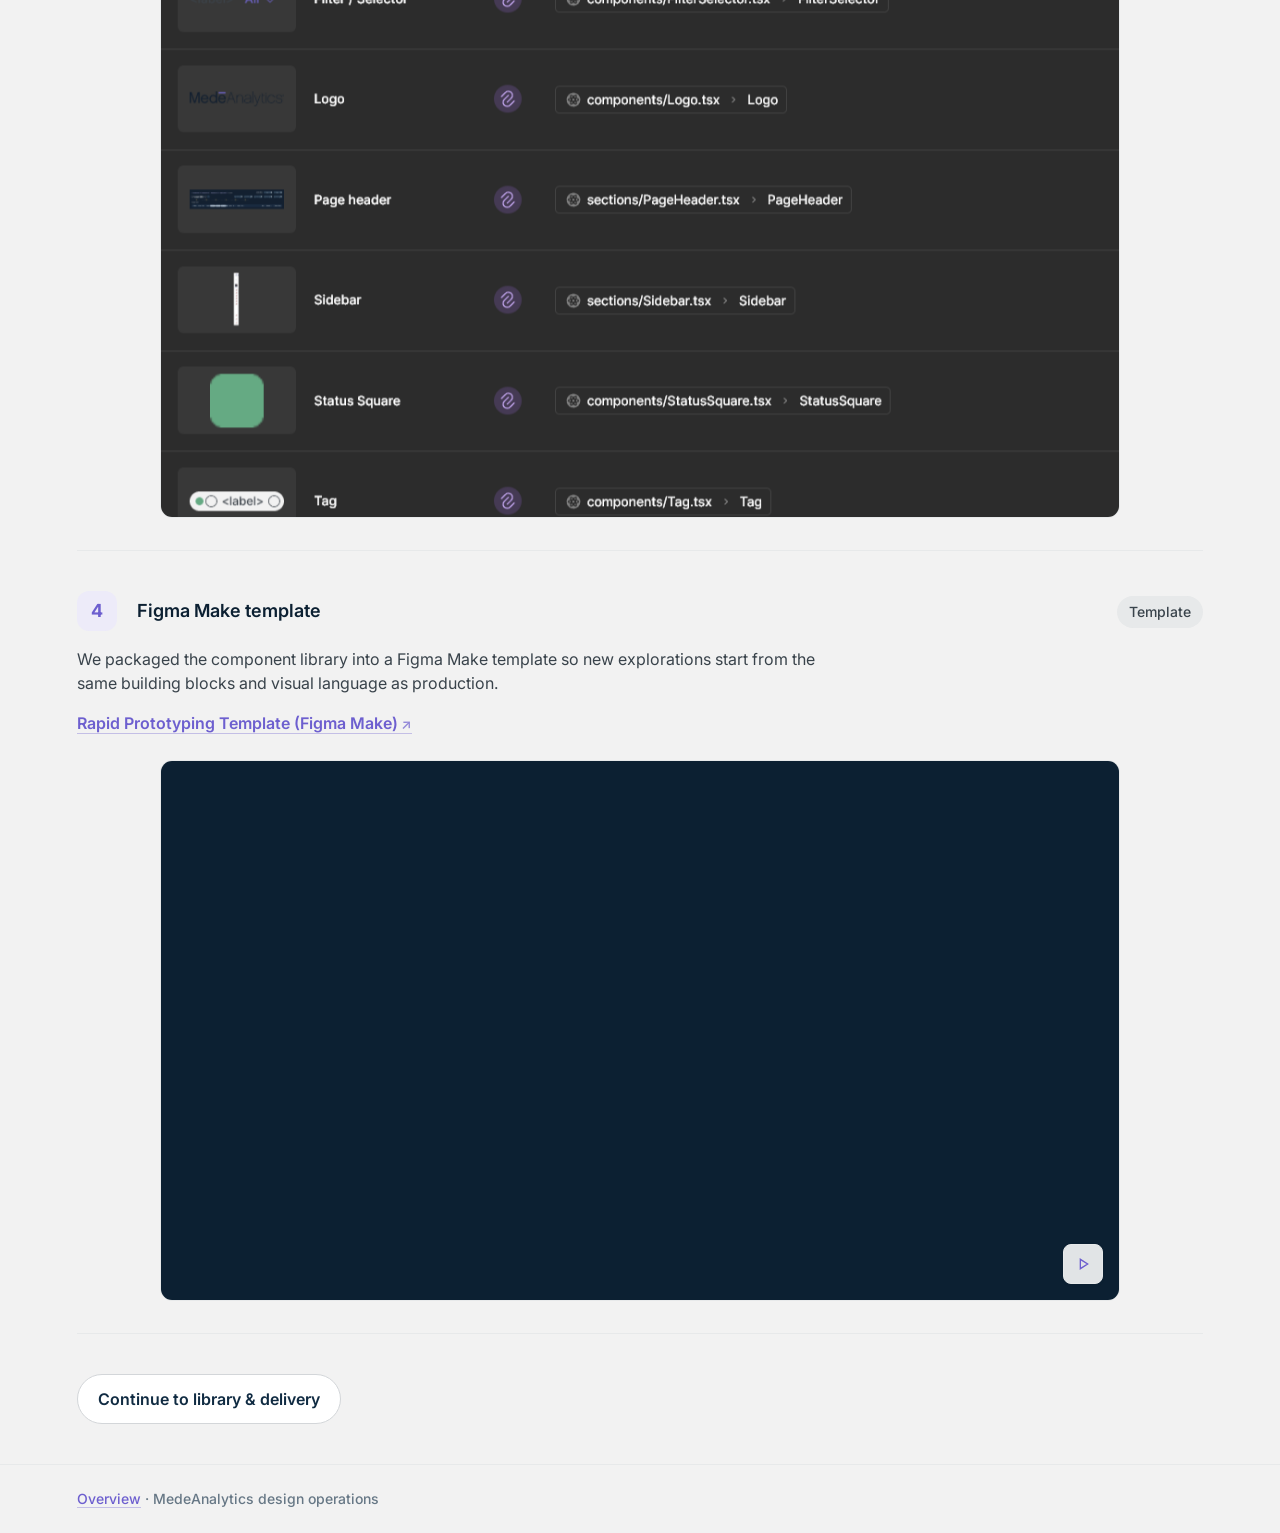
==== commit e0983d89: "Cap inner-page section media at 960px width Made-with: Cursor" ====
--- a/foundations.html
+++ b/foundations.html
@@ -11,7 +11,7 @@
     <link rel="stylesheet" href="styles/index.css" />
     <link rel="stylesheet" href="css/site.css" />
   </head>
-  <body class="page body-m-regular">
+  <body class="page page--detail body-m-regular">
     <a class="skip-link label-s" href="#main">Skip to content</a>
     <header class="site-header">
       <div class="site-header__inner">
--- a/css/site.css
+++ b/css/site.css
@@ -769,10 +769,16 @@
   background: var(--background-09-main);
 }
 
+.page--detail .section-media {
+  max-width: 960px;
+  margin: var(---spacing-xl) auto 0;
+}
+
 figure.section-media {
   margin-left: 0;
   margin-right: 0;
 }
+
 
 .section-media--video {
   position: relative;
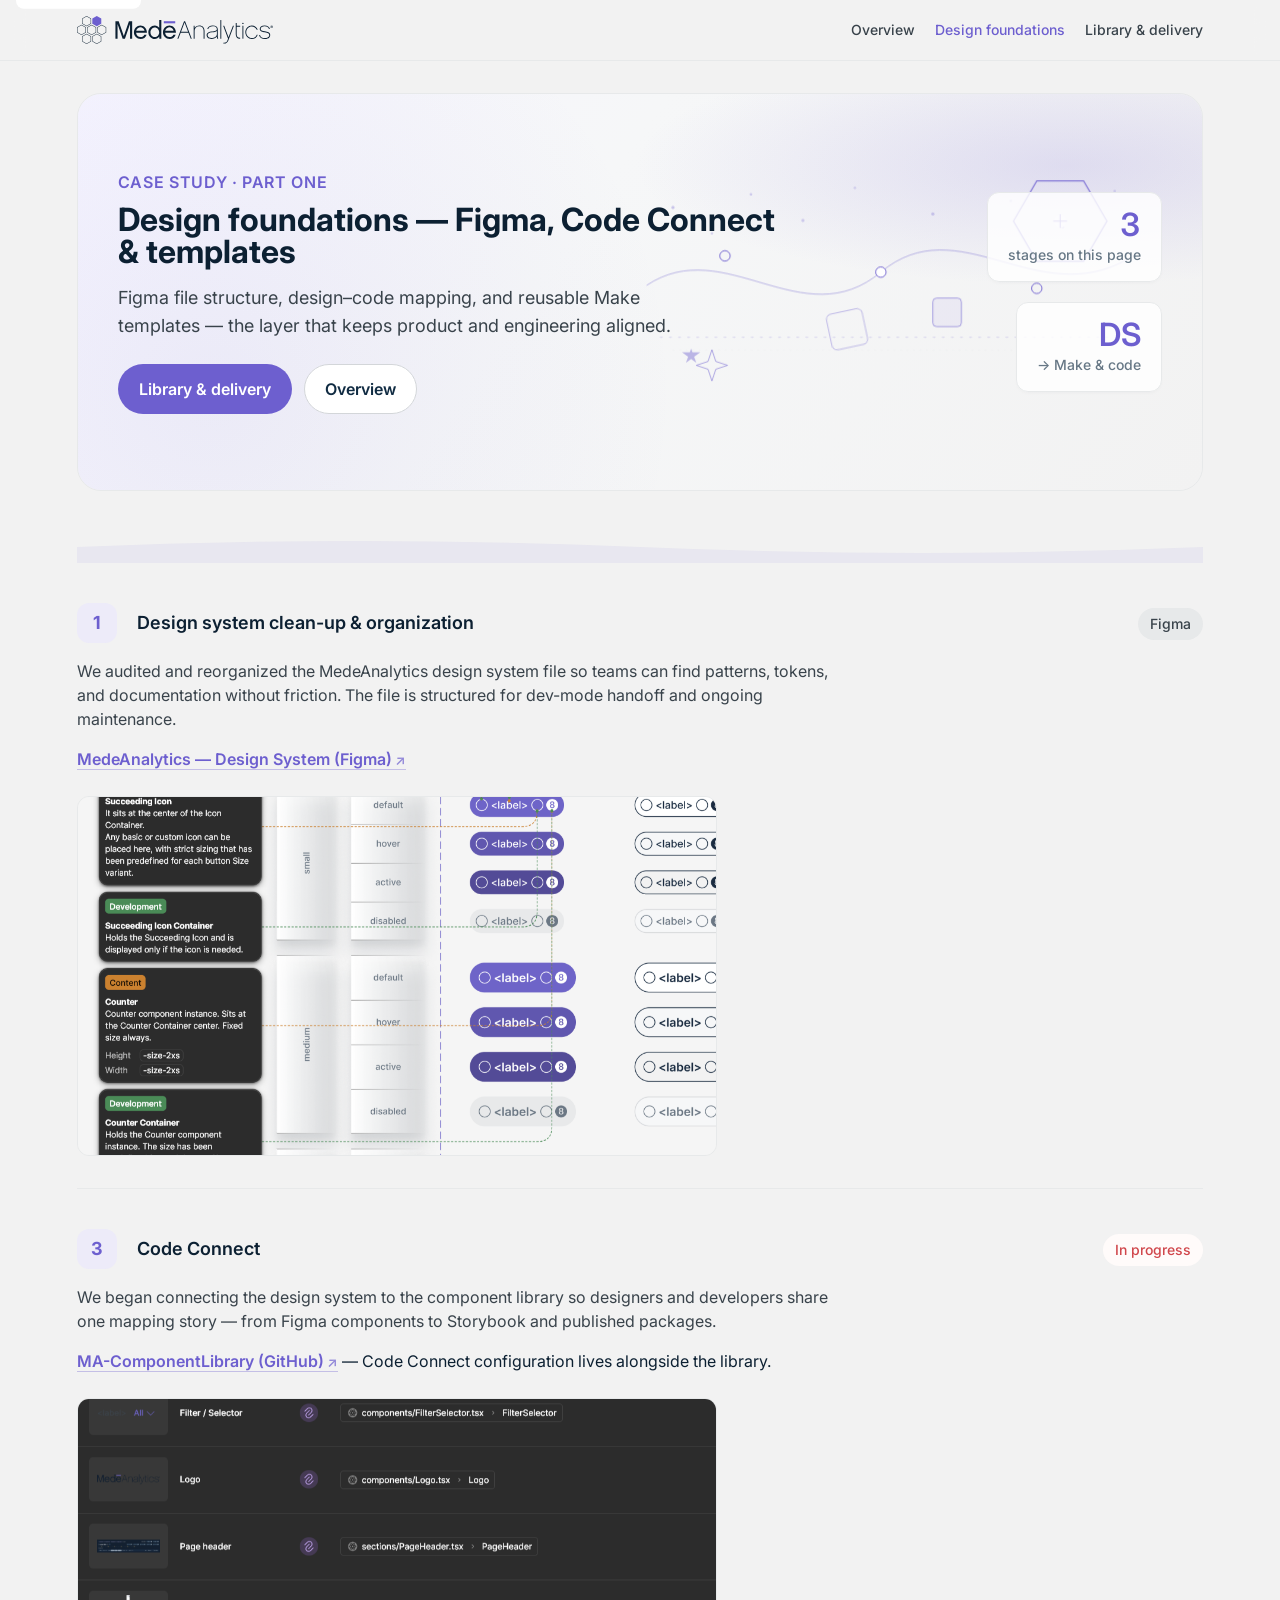
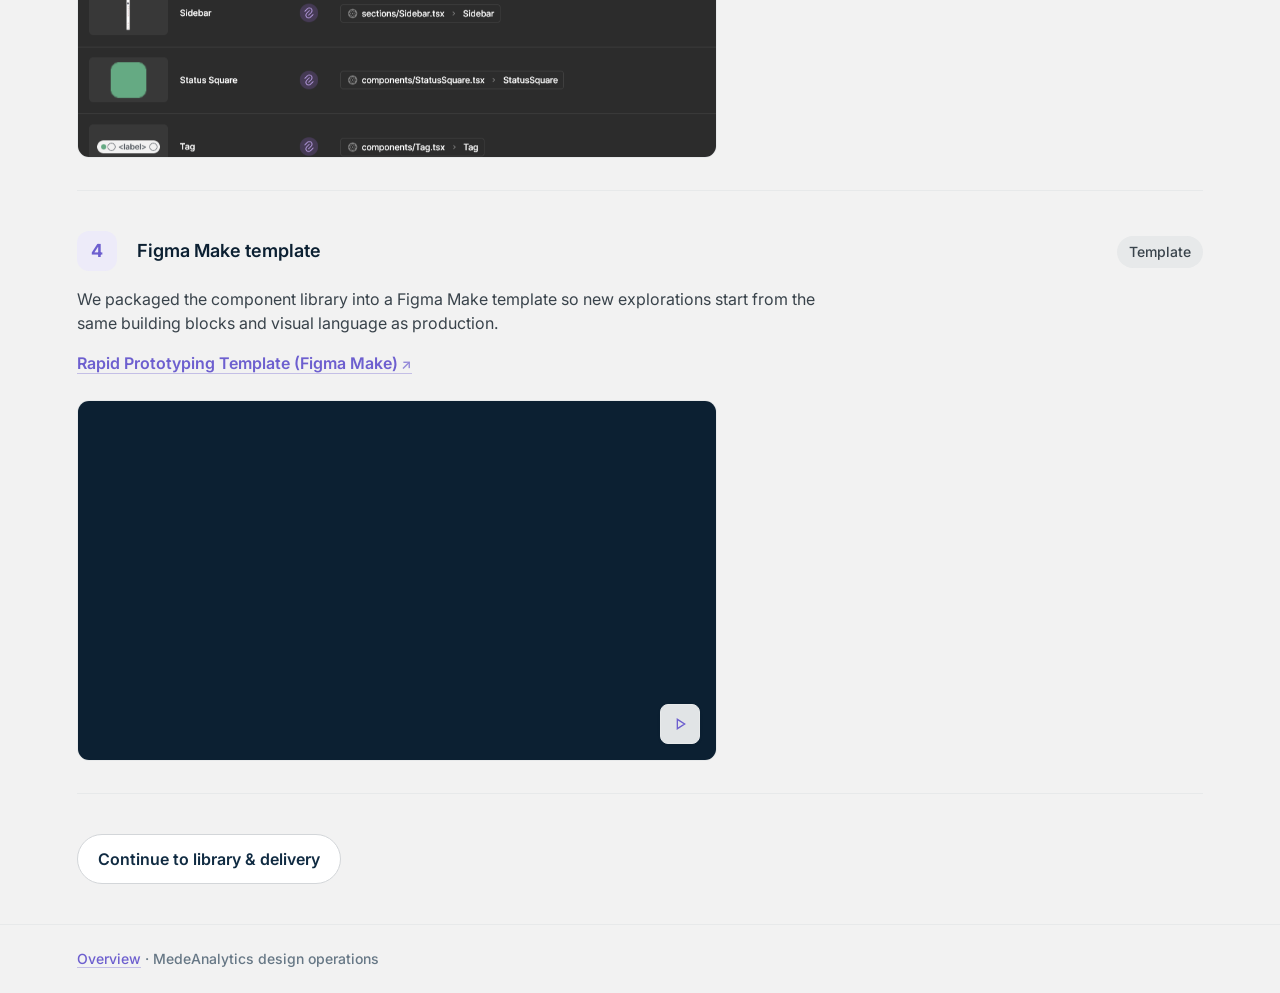
==== commit 31ed65e8: "Use root-relative URLs for CSS, JS, and assets (fix broken styling on deploy) Made-with: Cursor" ====
--- a/foundations.html
+++ b/foundations.html
@@ -8,15 +8,15 @@
       name="description"
       content="Design system organization, Code Connect, and Figma Make template for MedeAnalytics."
     />
-    <link rel="stylesheet" href="styles/index.css" />
-    <link rel="stylesheet" href="css/site.css" />
+    <link rel="stylesheet" href="/styles/index.css" />
+    <link rel="stylesheet" href="/css/site.css" />
   </head>
   <body class="page page--detail body-m-regular">
     <a class="skip-link label-s" href="#main">Skip to content</a>
     <header class="site-header">
       <div class="site-header__inner">
-        <a class="site-logo" href="index.html">
-          <img src="assets/ma_logo.svg" alt="MedeAnalytics" width="216" height="31" />
+        <a class="site-logo" href="/">
+          <img src="/assets/ma_logo.svg" alt="MedeAnalytics" width="216" height="31" />
         </a>
         <button
           type="button"
@@ -31,9 +31,9 @@
           </span>
         </button>
         <nav class="site-nav label-s" id="site-nav" aria-label="Primary">
-          <a href="index.html">Overview</a>
-          <a href="foundations.html" aria-current="page">Design foundations</a>
-          <a href="library.html">Library &amp; delivery</a>
+          <a href="/">Overview</a>
+          <a href="/foundations.html" aria-current="page">Design foundations</a>
+          <a href="/library.html">Library &amp; delivery</a>
         </nav>
       </div>
     </header>
@@ -159,8 +159,8 @@
               that keeps product and engineering aligned.
             </p>
             <div class="hero__actions">
-              <a class="btn btn--primary" href="library.html">Library &amp; delivery</a>
-              <a class="btn btn--secondary" href="index.html">Overview</a>
+              <a class="btn btn--primary" href="/library.html">Library &amp; delivery</a>
+              <a class="btn btn--secondary" href="/">Overview</a>
             </div>
           </div>
           <div class="hero__metrics" aria-hidden="true">
@@ -210,7 +210,7 @@
         <figure class="section-media section-media--image reveal">
           <img
             class="section-media__img"
-            src="assets/design-system.png"
+            src="/assets/design-system.png"
             alt="MedeAnalytics design system organized in Figma"
             width="1920"
             height="1080"
@@ -245,7 +245,7 @@
         <figure class="section-media section-media--image reveal">
           <img
             class="section-media__img"
-            src="assets/code-connect.png"
+            src="/assets/code-connect.png"
             alt="Code Connect mapping between Figma and the component library"
             width="1920"
             height="1080"
@@ -279,7 +279,7 @@
           <div class="section-media__frame">
             <video
               class="section-media__video js-inline-video"
-              src="assets/template.mp4"
+              src="/assets/template.mp4"
               loop
               muted
               playsinline
@@ -289,7 +289,7 @@
             <button
               type="button"
               class="section-media__expand js-media-expand"
-              data-video-src="assets/template.mp4"
+              data-video-src="/assets/template.mp4"
               aria-label="Open Figma Make template video in larger player"
             ></button>
           </div>
@@ -297,7 +297,7 @@
       </article>
 
       <p class="reveal" style="margin-top: var(---spacing-2xl)">
-        <a class="btn btn--secondary" href="library.html">Continue to library &amp; delivery</a>
+        <a class="btn btn--secondary" href="/library.html">Continue to library &amp; delivery</a>
       </p>
     </main>
 
@@ -314,11 +314,11 @@
     <footer class="site-footer">
       <div class="site-footer__inner body-s-regular">
         <p class="label-s" style="margin: 0">
-          <a href="index.html">Overview</a>
+          <a href="/">Overview</a>
           · MedeAnalytics design operations
         </p>
       </div>
     </footer>
-    <script src="js/site.js" defer></script>
+    <script src="/js/site.js" defer></script>
   </body>
 </html>
--- a/css/site.css
+++ b/css/site.css
@@ -770,8 +770,8 @@
 }
 
 .page--detail .section-media {
-  max-width: 960px;
-  margin: var(---spacing-xl) auto 0;
+  max-width: 640px;
+  margin: var(---spacing-xl) 0 0;
 }
 
 figure.section-media {
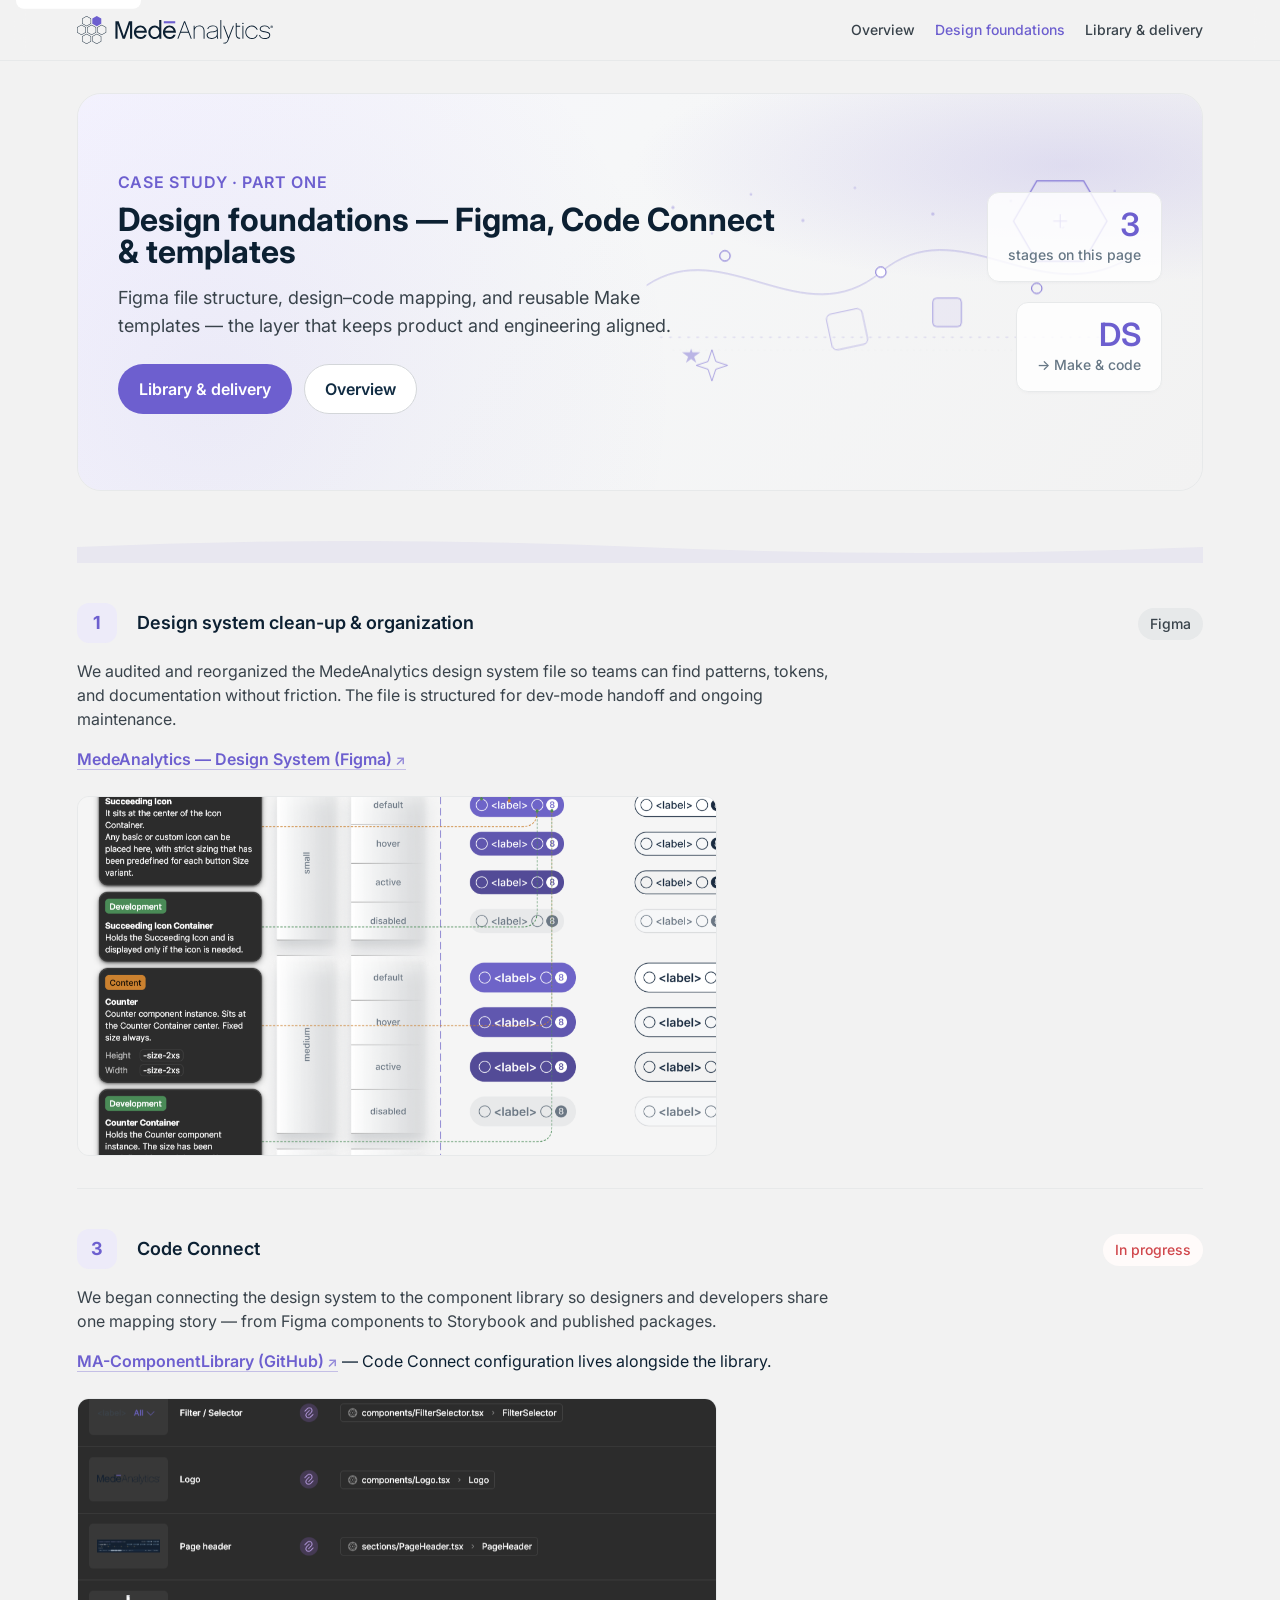
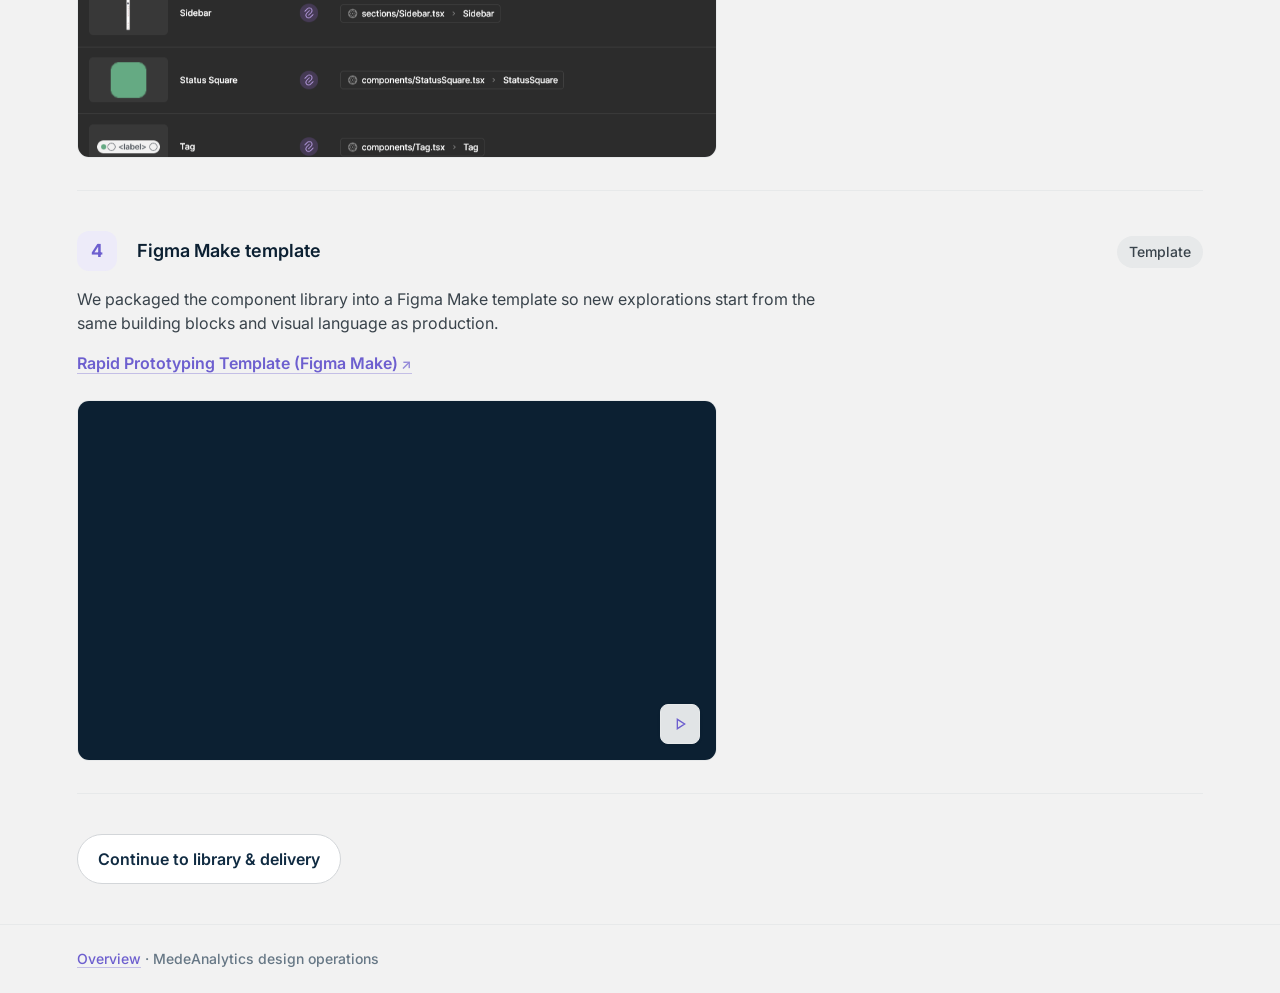
==== commit 833d906f: "Add favicon links, S3 deploy script and checklist Made-with: Cursor" ====
--- a/foundations.html
+++ b/foundations.html
@@ -8,6 +8,7 @@
       name="description"
       content="Design system organization, Code Connect, and Figma Make template for MedeAnalytics."
     />
+    <link rel="icon" href="/assets/ma_logo.svg" type="image/svg+xml" />
     <link rel="stylesheet" href="/styles/index.css" />
     <link rel="stylesheet" href="/css/site.css" />
   </head>
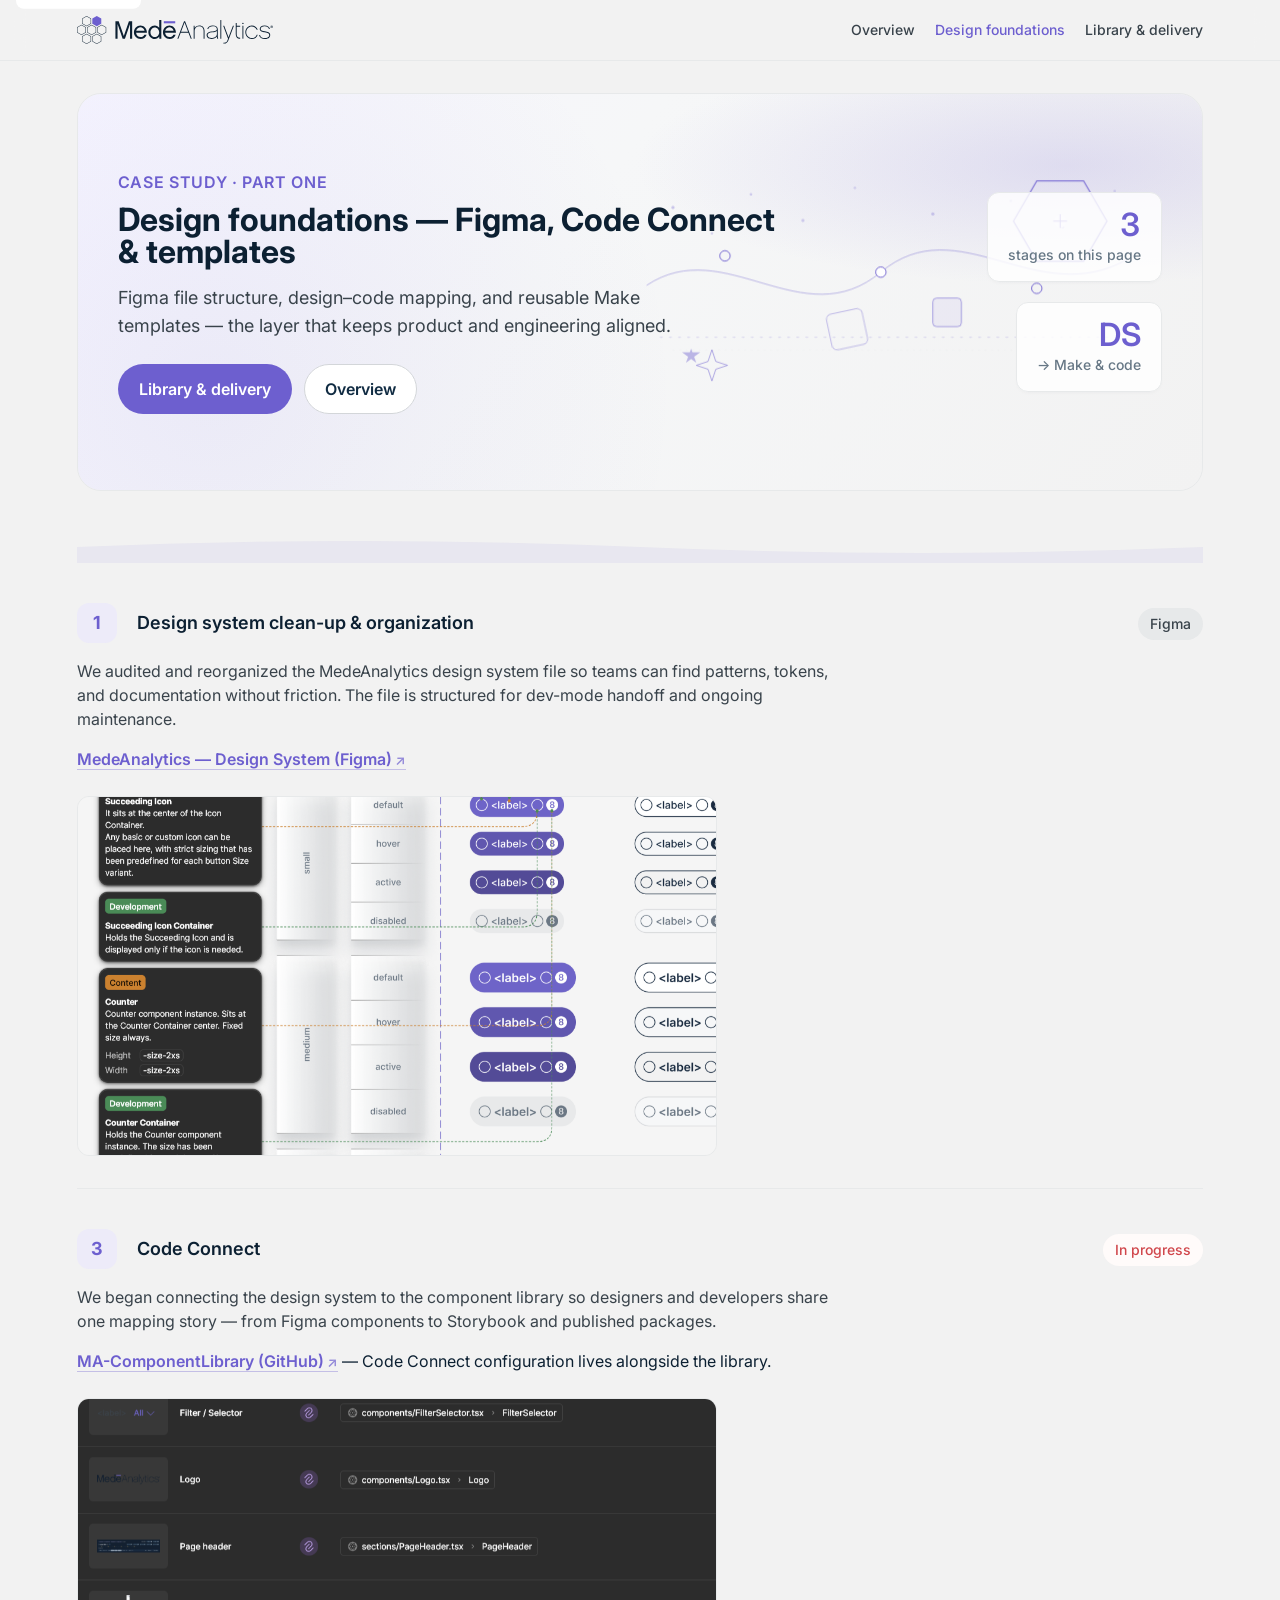
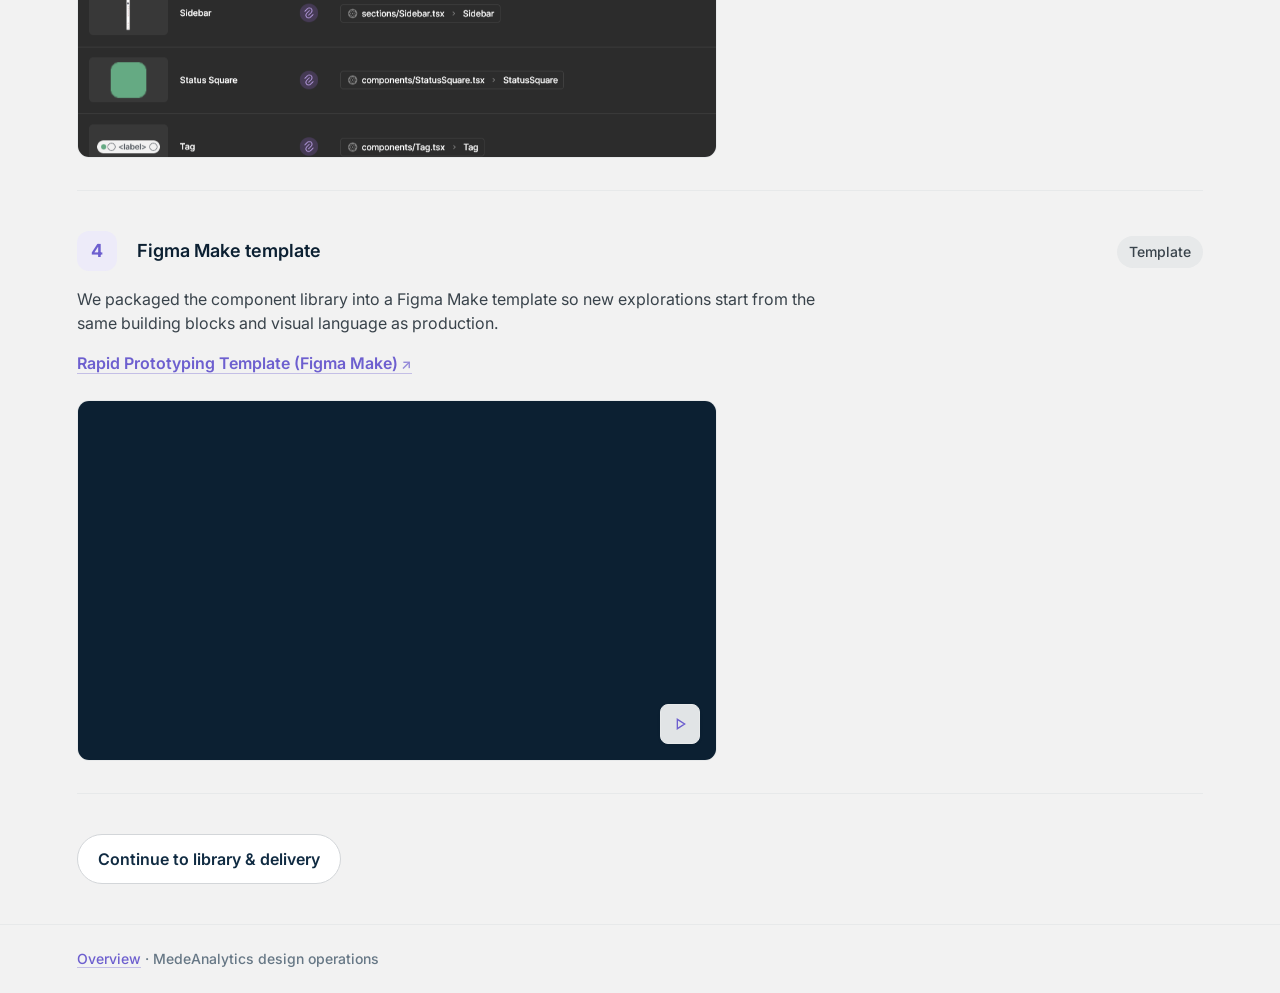
==== commit f4b6b5f9: "Add canonical and Open Graph tags for mede-ds.spaceinch.tech Made-with: Cursor" ====
--- a/foundations.html
+++ b/foundations.html
@@ -8,16 +8,25 @@
       name="description"
       content="Design system organization, Code Connect, and Figma Make template for MedeAnalytics."
     />
-    <link rel="icon" href="/assets/ma_logo.svg" type="image/svg+xml" />
-    <link rel="stylesheet" href="/styles/index.css" />
-    <link rel="stylesheet" href="/css/site.css" />
+    <link rel="canonical" href="https://mede-ds.spaceinch.tech/foundations.html" />
+    <meta property="og:url" content="https://mede-ds.spaceinch.tech/foundations.html" />
+    <meta property="og:type" content="website" />
+    <meta property="og:title" content="Design foundations — MedeAnalytics case study" />
+    <meta
+      property="og:description"
+      content="Design system organization, Code Connect, and Figma Make template for MedeAnalytics."
+    />
+    <meta property="og:image" content="https://mede-ds.spaceinch.tech/assets/design-system.png" />
+    <link rel="icon" href="assets/ma_logo.svg" type="image/svg+xml" />
+    <link rel="stylesheet" href="styles/index.css" />
+    <link rel="stylesheet" href="css/site.css" />
   </head>
   <body class="page page--detail body-m-regular">
     <a class="skip-link label-s" href="#main">Skip to content</a>
     <header class="site-header">
       <div class="site-header__inner">
-        <a class="site-logo" href="/">
-          <img src="/assets/ma_logo.svg" alt="MedeAnalytics" width="216" height="31" />
+        <a class="site-logo" href="index.html">
+          <img src="assets/ma_logo.svg" alt="MedeAnalytics" width="216" height="31" />
         </a>
         <button
           type="button"
@@ -32,9 +41,9 @@
           </span>
         </button>
         <nav class="site-nav label-s" id="site-nav" aria-label="Primary">
-          <a href="/">Overview</a>
-          <a href="/foundations.html" aria-current="page">Design foundations</a>
-          <a href="/library.html">Library &amp; delivery</a>
+          <a href="index.html">Overview</a>
+          <a href="foundations.html" aria-current="page">Design foundations</a>
+          <a href="library.html">Library &amp; delivery</a>
         </nav>
       </div>
     </header>
@@ -160,8 +169,8 @@
               that keeps product and engineering aligned.
             </p>
             <div class="hero__actions">
-              <a class="btn btn--primary" href="/library.html">Library &amp; delivery</a>
-              <a class="btn btn--secondary" href="/">Overview</a>
+              <a class="btn btn--primary" href="library.html">Library &amp; delivery</a>
+              <a class="btn btn--secondary" href="index.html">Overview</a>
             </div>
           </div>
           <div class="hero__metrics" aria-hidden="true">
@@ -211,7 +220,7 @@
         <figure class="section-media section-media--image reveal">
           <img
             class="section-media__img"
-            src="/assets/design-system.png"
+            src="assets/design-system.png"
             alt="MedeAnalytics design system organized in Figma"
             width="1920"
             height="1080"
@@ -246,7 +255,7 @@
         <figure class="section-media section-media--image reveal">
           <img
             class="section-media__img"
-            src="/assets/code-connect.png"
+            src="assets/code-connect.png"
             alt="Code Connect mapping between Figma and the component library"
             width="1920"
             height="1080"
@@ -280,7 +289,7 @@
           <div class="section-media__frame">
             <video
               class="section-media__video js-inline-video"
-              src="/assets/template.mp4"
+              src="assets/template.mp4"
               loop
               muted
               playsinline
@@ -290,7 +299,7 @@
             <button
               type="button"
               class="section-media__expand js-media-expand"
-              data-video-src="/assets/template.mp4"
+              data-video-src="assets/template.mp4"
               aria-label="Open Figma Make template video in larger player"
             ></button>
           </div>
@@ -298,7 +307,7 @@
       </article>
 
       <p class="reveal" style="margin-top: var(---spacing-2xl)">
-        <a class="btn btn--secondary" href="/library.html">Continue to library &amp; delivery</a>
+        <a class="btn btn--secondary" href="library.html">Continue to library &amp; delivery</a>
       </p>
     </main>
 
@@ -315,11 +324,11 @@
     <footer class="site-footer">
       <div class="site-footer__inner body-s-regular">
         <p class="label-s" style="margin: 0">
-          <a href="/">Overview</a>
+          <a href="index.html">Overview</a>
           · MedeAnalytics design operations
         </p>
       </div>
     </footer>
-    <script src="/js/site.js" defer></script>
+    <script src="js/site.js" defer></script>
   </body>
 </html>
